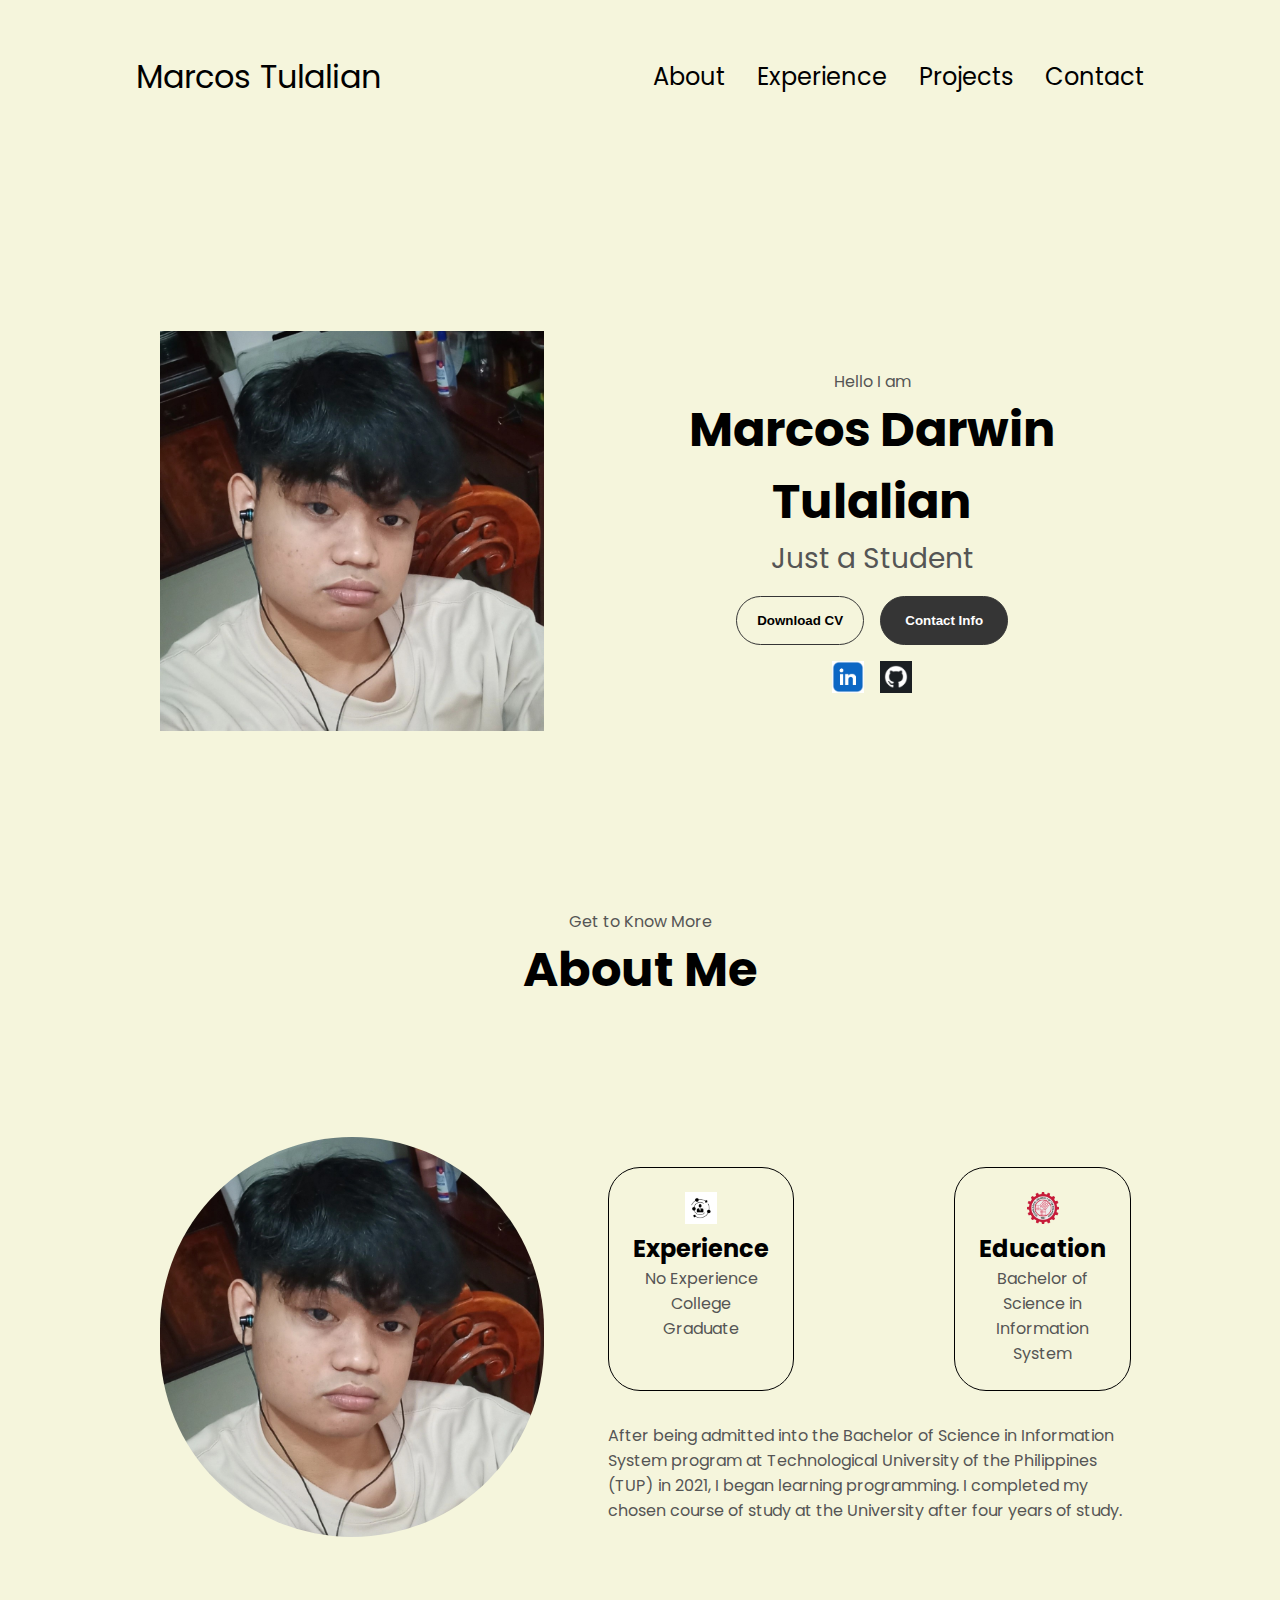
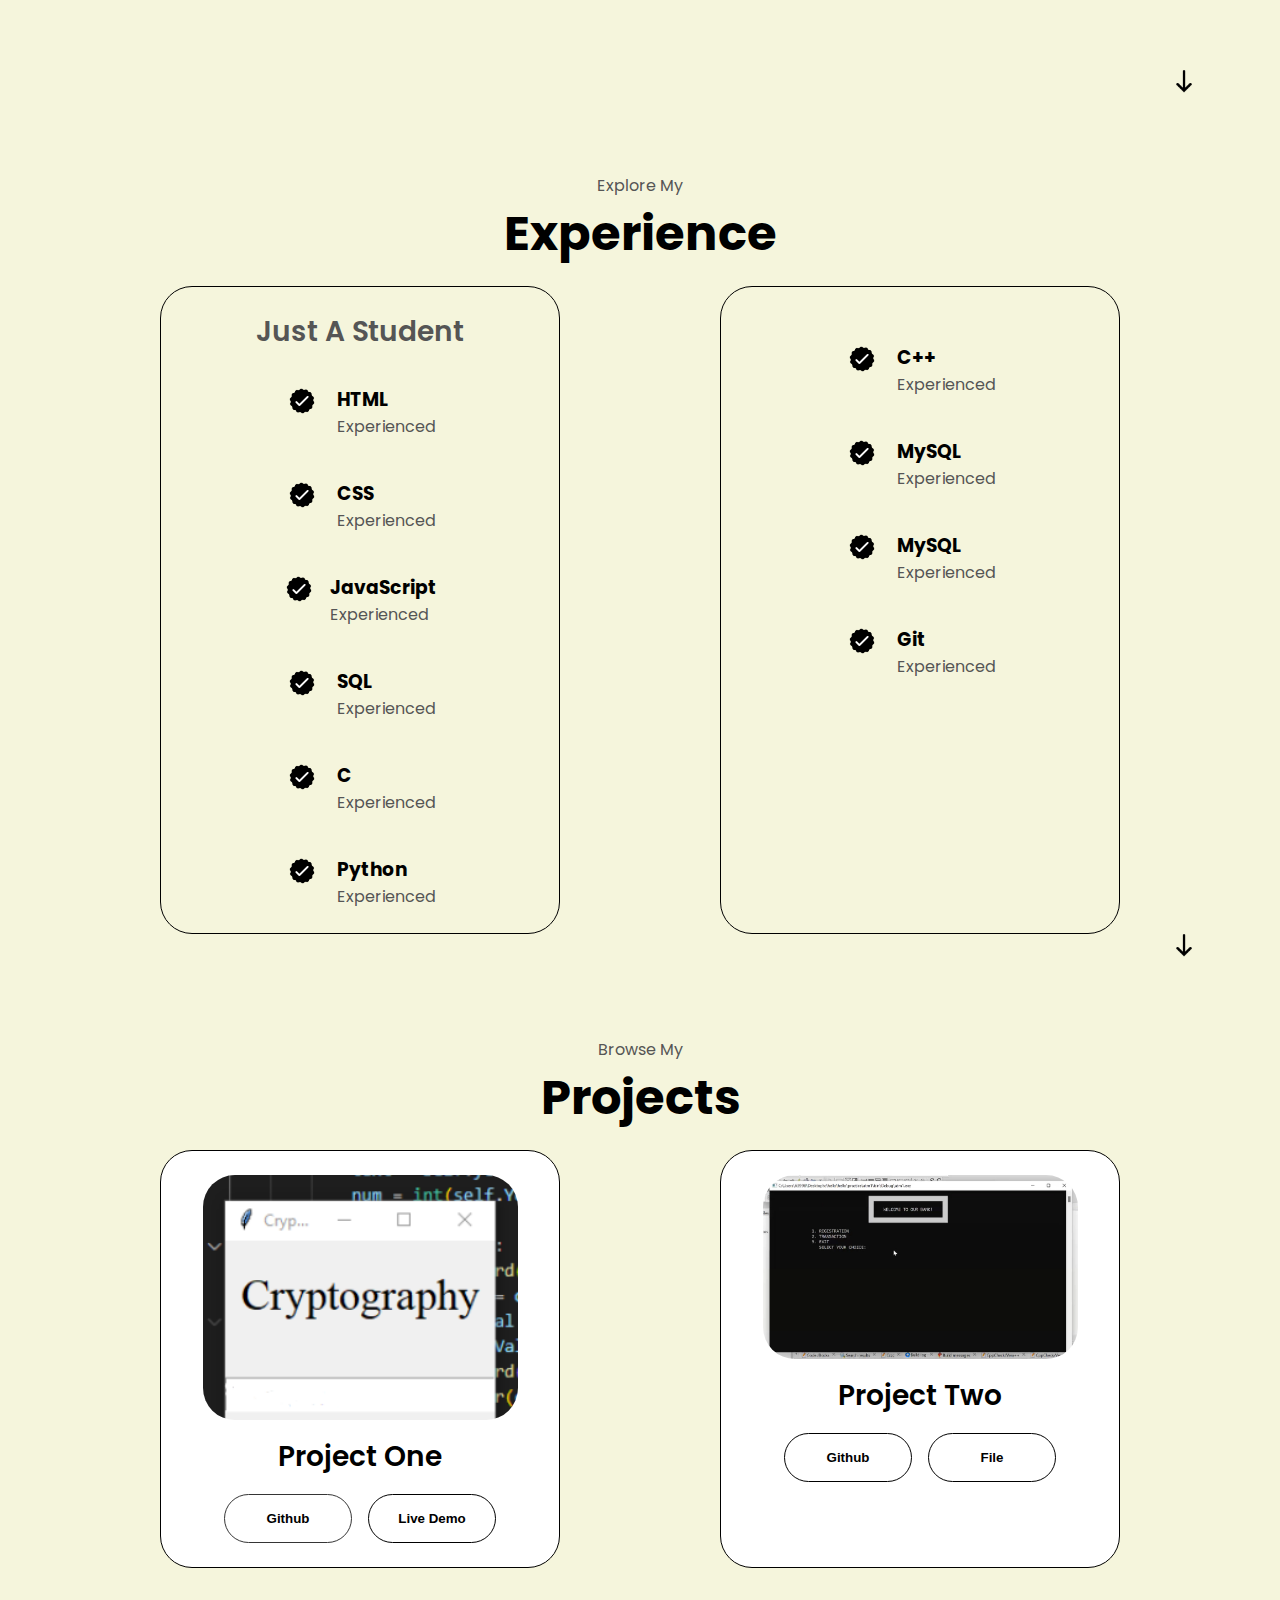
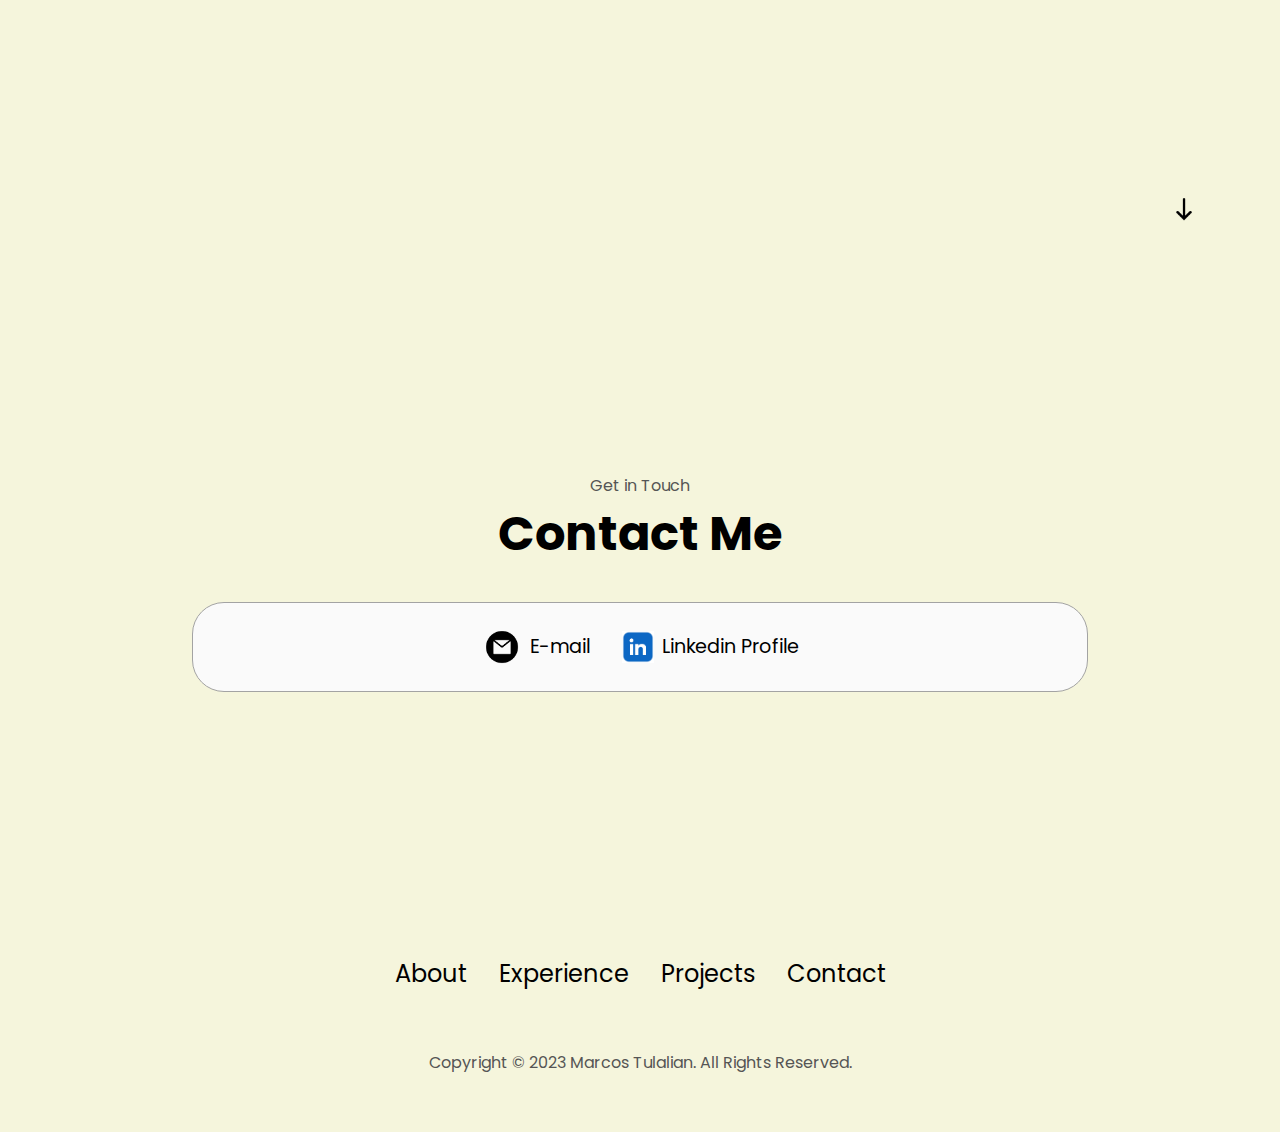
==== index.html @ a01879b5 "arrow" ====
<!DOCTYPE html>
<html lang="en">
  <head>
    <meta charset="UTF-8" />
    <meta name="viewport" content="width=device-width, initial-scale=1.0" />
    <title>Marcos Tulalian</title>
    <link rel="stylesheet" href="style.css" />
    <link rel="stylesheet" href="mediaqueries.css" />
  </head>
  <body>
    <nav id="desktop-nav">
      <div class="logo">Marcos Tulalian</div>
      <div>
        <ul class="nav-links">
          <li><a href="#about" onclick="toggleMenu()">About</a></li>
          <li><a href="#experience" onclick="toggleMenu()">Experience</a></li>
          <li><a href="#projects" onclick="toggleMenu()">Projects</a></li>
          <li><a href="#contact" onclick="toggleMenu()">Contact</a></li>
        </ul>
      </div>
    </nav>
    <nav id="hamburger-nav">
      <div class="logo">Marcos Tulalian</div>
      <div class="hamburger-menu">
        <div class="hamburger-icon" onclick="toggleMenu()">
          <span></span>
          <span></span>
          <span></span>
        </div>
        <div class="menu-links">
          <li><a href="#about" onclick="toggleMenu()">About</a></li>
          <li><a href="#experience" onclick="toggleMenu()">Experience</a></li>
          <li><a href="#projects" onclick="toggleMenu()">Projects</a></li>
          <li><a href="#contact" onclick="toggleMenu()">Contact</a></li>
        </div>
      </div>
    </nav>
    <section id="profile">
      <div class="section__pic-container">
        <img src="./asset/picture.jpg" alt="Profile Picture" />
      </div>
      <div class="section__text">
        <p class="section__text__p1">Hello I am</p>
        <h1 class="title">Marcos Darwin Tulalian</h1>
        <p class="section__text__p2">Just a Student</p>
        <div class="btn-container">
          <button
            class="btn btn-color-2"
            onclick="window.open('./asset/CVTulalian.pdf')"
          >
            Download CV
          </button>
          <button
            class="btn btn-color-1"
            onclick="location.href = './#contact'"
          >
            Contact Info
          </button>
        </div>
        <div id="socials-container">
          <img
            src="./asset/linkedinlogo.jpg" 
            alt="Profile Picture"
            class="icon"
            onclick="location.href='https://www.linkedin.com/in/marcos-tulalian-08405a292/'"
          />
          <img 
            src="./asset/githublogo.webp" 
            alt="Profile Picture"
            class="icon"
            onclick="location.href='https://github.com/marc00000s?tab=repositories'"
          />
        </div>
      </div>
    </section>
    <section id="about">
      <p class="section__text__p1">Get to Know More</p>
      <h1 class="title">About Me</h1>
      <div class="section-container">
        <div class="section__pic-container">
          <img
          src="./asset/picture.jpg"
          alt="About Picture"
          class="about-pic"
          />
        </div>
        <div class="about-details-container">
          <div class="about-containers">
            <div class="details-container">
              <img
              src="./asset/exp.webp"
              alt="Experience icon"
              class="icon"
            />
          <h2>Experience</h2>
          <p>No Experience <br />College Graduate</p>
        </div>
        <div class="details-container">
          <img 
            src="./asset/TUPlogo.png" 
            alt="TUP icon"
            class="icon"
         />
        <h2>Education</h2>
        <p>
          Bachelor of Science in Information System

        </p>
      </div>
    </div>
    <div class="text-container">
      <p>
        After being admitted into the Bachelor of Science in Information System 
        program at Technological University of the Philippines (TUP) in 2021, 
        I began learning programming. I completed my chosen course of study at the University 
        after four years of study.
      </p>
    </div>
  </div>
</div>
<img
  src="./asset/arrow.png"
  alt="Arrow icon"
  class="icon arrow"
  onclick="location.href='./#experience'"
/>
</section>
<section id="experience">
  <p class="section__text__p1">Explore My</p>
  <h1 class="title">Experience</h1>
  <div class="experience-details-container">
    <div class="about-containers">
      <div class="details-container">
        <h2 class="experience-sub-title">Just A Student</h2>
        <div class="article-container">
          <article>
            <img
              src="./asset/MicrosoftTeams-image (1).png"
              alt="Experience icon"
              class="icon"
            />
            <div>
              <h3>HTML</h3>
              <p>Experienced</p>
            </div>
          </article>
          <article>
            <img
              src="./asset/MicrosoftTeams-image (1).png"
              alt="Experience icon"
              class="icon"
            />
            <div>
              <h3>CSS</h3>
              <p>Experienced</p>
            </div>
          </article>
          <article>
            <img
              src="./asset/MicrosoftTeams-image (1).png"
              alt="Experience icon"
              class="icon"
            />
            <div>
              <h3>JavaScript</h3>
              <p>Experienced</p>
            </div>
          </article>
          <article>
            <img
              src="./asset/MicrosoftTeams-image (1).png"
              alt="Experience icon"
              class="icon"
            />
            <div>
              <h3>SQL</h3>
              <p>Experienced</p>
            </div>
          </article>
          <article>
            <img
              src="./asset/MicrosoftTeams-image (1).png"
              alt="Experience icon"
              class="icon"
            />
            <div>
              <h3>C</h3>
              <p>Experienced</p>
            </div>
          </article>
          <article>
            <img
              src="./asset/MicrosoftTeams-image (1).png"
              alt="Experience icon"
              class="icon"
            />
            <div>
              <h3>Python</h3>
              <p>Experienced</p>
            </div>
          </article>
        </div>
      </div>
      <div class="details-container">
        <h2 class="experience-sub-title"></h2>
        <div class="article-container">
          <article>
            <img
              src="./asset/MicrosoftTeams-image (1).png"
              alt="Experience icon"
              class="icon"
          />
          <div>
            <h3>C++</h3>
              <p>Experienced</p>
            </div>
          </article>
          <article>
            <img
              src="./asset/MicrosoftTeams-image (1).png"
              alt="Experience icon"
              class="icon"
          />
          <div>
            <h3>MySQL</h3>
              <p>Experienced</p>
            </div>
          </article>
          <article>
            <img
              src="./asset/MicrosoftTeams-image (1).png"
              alt="Experience icon"
              class="icon"
          />
          <div>
            <h3>MySQL</h3>
              <p>Experienced</p>
            </div>
          </article>
          <article>
            <img
              src="./asset/MicrosoftTeams-image (1).png"
              alt="Experience icon"
              class="icon"
          />
          <div>
            <h3>Git</h3>
            <p>Experienced</p>
          </div>
        </article>
      </div>
    </div>
  </div>
</div>
<img
  src="./asset/arrow.png"
  alt="Arrow icon"
  class="icon arrow"
  onclick="location.href='./#projects'"
/>
</section>
<section id="projects">     
  <p class="section__text__p1">Browse My</p>
  <h1 class="title">Projects</h1>
  <div class="experience-details-container">
    <div class="about-containers">
      <div class="details-container color-container">
        <div class="article-container">
          <img
          src="./asset/project 1.png"
          alt="Project 1"
          class="project-img"
        />
        </div>
        <h2 class="experience-sub-title project-title">Project One</h2>
        <div class="btn-container">
          <button
            class="btn btn-color-2 project btn"
            onclick="https://github.com/marc00000s/BSIS_REPOSITORY/tree/main"
          >
            Github
          </button>
          <button
            class="btn btn-color-2 project-btn"
            onclick="location.href='http://tup.edu.ph'"
          >
            Live Demo
          </button>
        </div>
      </div>
      <div class="details-container color-container">
        <div class="article-container">
          <img
            src="./asset/project 2.png"
            alt="Project 1"
            class="project-img"
          />
          </div>
          <h2 class="experience-sub-title project-title">Project Two</h2>
          <div class="btn-container">
            <button
            class="btn btn-color-2 project-btn"
            onclick="https://github.com/marc00000s/BSIS_REPOSITORY/tree/main"
          >
            Github
          </button>
          <button
            class="btn btn-color-2 project-btn"
            onclick="location.href='http://tup.edu.ph'"
          >
            File
          </button>
        </div>
      </div>
  <img
    src="./asset/arrow.png"
    alt="Arrow icon"
    class="icon arrow"
    onclick="location.href='./#contact'"
  />
</section>
<section id="contact">
  <p class="section__text__p1">Get in Touch</p>
  <h1 class="title">Contact Me</h1>
  <div class="contact-info-upper-container">
    <div class="contact-info-container">
      <img
        src="./asset/email.png"
        alt="Email icon"
        class="icon contact-icon email-icon"
      />
      <p><a href="mailto:marcosdarwin.tulalian@tup.edu.ph">E-mail</a></p>
    </div>
    <div class="contact-info-container">
      <img
        src="./asset/linkedinlogo.jpg"
        alt="Linkedin icon"
        class="icon contact-icon"
      />
      <p><a href="https://www.linkedin.com/in/marcos-tulalian-08405a292/">Linkedin Profile</a></p>
    </div>
  </div>
</section>
<footer>
  <nav>
    <div class="nav-links-container">
      <ul class="nav-links">
        <li><a href="#about" onclick="toggleMenu()">About</a></li>
        <li><a href="#experience" onclick="toggleMenu()">Experience</a></li>
        <li><a href="#projects" onclick="toggleMenu()">Projects</a></li>
        <li><a href="#contact" onclick="toggleMenu()">Contact</a></li>
      </ul>
    </div>
  </nav>
  <p>Copyright © 2023 Marcos Tulalian. All Rights Reserved.</p>
</footer>
<script src="script.js"></script>
</body>
</html>
---- style.css ----
/* Whole document */

@import url("https://fonts.googleapis.com/css2?family=Poppins:wght@300;500;600&display=swap");

* {
  margin: 0;
  padding: 0;
  /* border: 1px solid red; */
}

body {
  font-family: "Poppins", sans-serif;
  background-color: beige;
}

html {
  scroll-behavior: smooth;
}

p {
  color: rgb(85, 85, 85);
}

/* Transition */

a,
.btn {
  transition: all 300ms ease;
}

/* desktop-nav */

nav,
.nav-links {
  display: flex;
}

nav {
  justify-content: space-around;
  align-items: center;
  height: 17vh;
}

.nav-links {
  gap: 2rem;
  list-style: none;
  font-size: 1.5rem;
}

a {
  color: black;
  text-decoration: none;
  text-decoration-color: white;
}

a:hover {
  color: gray;
  text-decoration: underline;
  text-underline-offset: 1rem;
  text-decoration-color: rgb(181, 181, 181);
}

.logo {
  font-size: 2rem;
}

.logo:hover {
  cursor: default;
}

/* Hamburger Menu */

#hamburger-nav {
  display: none;
}

.hamburger-menu {
  position: relative;
  display: inline-block;
}

.hamburger-icon {
  display: flex;
  flex-direction: column;
  justify-content: space-between;
  height: 24px;
  width: 30px;
  cursor: pointer;
}

.hamburger-icon span {
  width: 100%;
  height: 2px;
  background-color: black;
  transition: all 0.3 ease-in-out;
}

.menu-links {
  position: absolute;
  top: 100%;
  right: 0;
  background-color: white;
  width: fit-content;
  max-height: 0;
  overflow: hidden;
  transition: all 0.3 ease-in-out;
}

.menu-links a {
  display: block;
  padding: 10px;
  text-align: center;
  font-size: 1.5rem;
  color: black;
  text-decoration: none;
  transition: all 0.3 ease-in-out;
}

.menu-links li {
  list-style: none;
}

.menu-links.open {
  max-height: 300px;
}

.hamburger-icon.open span:first-child {
  transform: rotate(45deg) translate(10px, 5px);
}

.hamburger-icon.open span:nth-child(2) {
  opacity: 0;
}

.hamburger-icon.open span:last-child {
  transform: rotate(-45deg) translate(10px, -5px);
}

.hamburger-icon span:first-child {
  transform: none;
}

.hamburger-icon span:first-child {
  opacity: 1;
}

.hamburger-icon span:first-child {
  transform: none;
}

/* Sections */

section {
  padding-top: 4vh;
  height: 96vh;
  margin: 0 10rem;
  box-sizing: border-box;
  min-height: fit-content;
}

.section-container {
  display: flex;
}

/* Profile Section */

#profile {
  display: flex;
  justify-content: center;
  gap: 5rem;
  height: 80vh;
}

.section__pic-container {
  display: flex;
  height: 400px;
  width: 400px;
  margin: auto 0;
}

.section__text {
  align-self: center;
  text-align: center;
}

.section__text_p {
  font-weight: 600;
}

.section__text__p1 {
  text-align: center;
}

.section__text__p2 {
  font-size: 1.75rem;
  margin-bottom: 1rem;
}

.title {
  font-size: 3rem;
  text-align: center;
}

#socials-container {
  display: flex;
  justify-content: center;
  margin-top: 1rem;
  gap: 1rem;
}

/* Icons */

.icon {
  cursor: pointer;
  height: 2rem;
}

/* Buttons */

.btn-container {
  display: flex;
  justify-content: center;
  gap: 1rem;
}

.btn {
  font-weight: 600;
  transition: all 300ms ease;
  padding: 1rem;
  width: 8rem;
  border-radius: 2rem;
}

.btn-color-1,
.btn-color-2 {
  border: rgb(53, 53, 53) 0.1rem solid;
}

.btn-color-1:hover,
.btn-color-2:hover {
  cursor: pointer;
}

.btn-color-1,
.btn-color-2:hover {
  background: rgb(53, 53, 53);
  color: white;
}

.btn-color-1:hover {
  background: rgb(0, 0, 0);
}

.btn-color-2 {
  background: none;
}

.btn-color-2:hover {
  border: rgb(255, 255, 255) 0.1rem solid;
}

.btn-container {
  gap: 1rem;
}
/*About Section*/

#about {
  position: relative;
}

.about-containers {
  gap: 10rem;
  margin-bottom: 2rem;
  margin-top: 1rem;
}

.about-details-container{
  justify-content: center;
  flex-direction: column;
}

.about-containers,
.about-details-container{
  display: flex;
}

.about-pic {
  border-radius: 20rem;
}

.details-container {
  padding: 1.5rem;
  flex: 1;
  background: beige;
  border-radius: 2rem;
  border: rgb(55,55,55).1rem solid;
  border-color: rgb(0, 0, 0);
  text-align: center;
}

.section-container {
  gap: 4rem;
  height: 80%;
}

.section__pic-container {
  height: 400px;
  width: 400px;
  margin: auto 0;
}

.arrow {
  position: absolute;
  right: -5rem;
  bottom: 2.5rem;
}

/*Experience*/

#experience {
  position: relative;
}

.experience-sub-title {
  color: rgb(85, 85, 85);
  font-weight: 600;
  font-size: 1.75rem;
  margin-bottom: 2rem;
}

.experience-details-container {
  display: flex;
  justify-content: center;
  flex-direction: column;
}

.article-container { /**/
  display: flex;
  text-align: initial;
  flex-wrap: wrap;
  flex-direction: row;
  gap: 2.5rem;
  justify-content: space-around;
}

article {
  display: flex;
  width: 10rem;
  justify-content: space-around;
  gap: 0.5rem;
}

article .icon {
  cursor: default;
}

#projects {
  position: relative;
}

.color-container {
  border-color: rgb(0, 0, 0);
  background: rgb(255, 255, 255);
}

.project-img {
  border-radius: 2rem;
  width: 90%;
  height: 90%;
}

.project-title {
  margin: 1rem;
  color: black;
}

.project-btn {
  color: black;
  border-color: rgb(0, 0, 0);
}

/*Contact Section*/

#contact {
  display: flex;
  justify-content: center;
  flex-direction: column;
  height: 70vh;
}

.contact-info-upper-container {
  display: flex;
  justify-content: center;
  border-radius: 2rem;
  border: rgb(163,163,163) .1rem solid;
  border-color: rgb(163,163,163);
  background: rgb(250,250,250);
  margin: 2rem;
  padding: 0.5rem;
}

.contact-info-container {
  display: flex;
  align-items: center;
  justify-content: center;
  gap: .5rem;
  margin: 1rem;
}

.contact-icon {
  cursor: default;
}

.contact-info-container {
  font-size: larger;
}

.email-icon {
  height: 2.5rem;
}

/*Footer Selection*/

footer {
  height: 26vh;
  margin: .1rem;
}

footer p {
  text-align: center;
}
---- mediaqueries.css ----
@media screen and (max-width: 1200px) {
  #profile {
    height: 83vh;
    margin-bottom: 6rem;
  }
  .about-containers {
    flex-wrap: wrap;
  }
}

@media screen and (max-width: 1200px) {
  #desktop-nav {
    display: none;
  }
  
  #hamburger-nav {
    display: flex;
  }

  #experience,
  .experience-details-container {
    margin-top: 2rem;
  }

  #profile
  .section-container {
    height: fit-content;
  }

  .arrow {
    display: none;
  }

  section,
  .section-container {
    height: fit-content;
  }

  section {
    margin: 06%;
  }
  
  .section__pic-container {
    width: 275px;
    height: 275px;
    margin: 0 auto 2rem;
  }

  .about-containers {
    margin-top: 0;
  }
}

@media screen and (max-width: 600px) {
  #contact,
  footer {
    height: 40vh;
  }

  #profile {
    height: 83vh;
    margin-bottom: 0;
  }

  article {
    font-size: 1rem;
  }

  footer nav {
    font-size: 1rem;
    margin-bottom: 2rem;
  }

  .about-containers,
  .contact-info-upper-container,
  .btn-containers {
    flex-wrap: wrap;
  }

  .contact-info-container {
    margin: 0;
  }

  .contact-info-container p,
  .nav-links li a {
    font-size: 1rem;
  }

  .experience-sub-title {
    font-size: 1.25rem;
  }

  .logo {
    font-size: 1.5rem;
  }

  .nav-links {
    flex-direction: column;
    gap: .5rem;
    text-align: center;
  }

  .section__pic-container {
    width: auto;
    height: 46vw;
    justify-content: center;
  }

  .section__text__p2 {
    font-size: 1.25rem;
  }

  .title {
    font-size: 2rem;
  }

  .text-container {
    text-align: justify;
  }
}
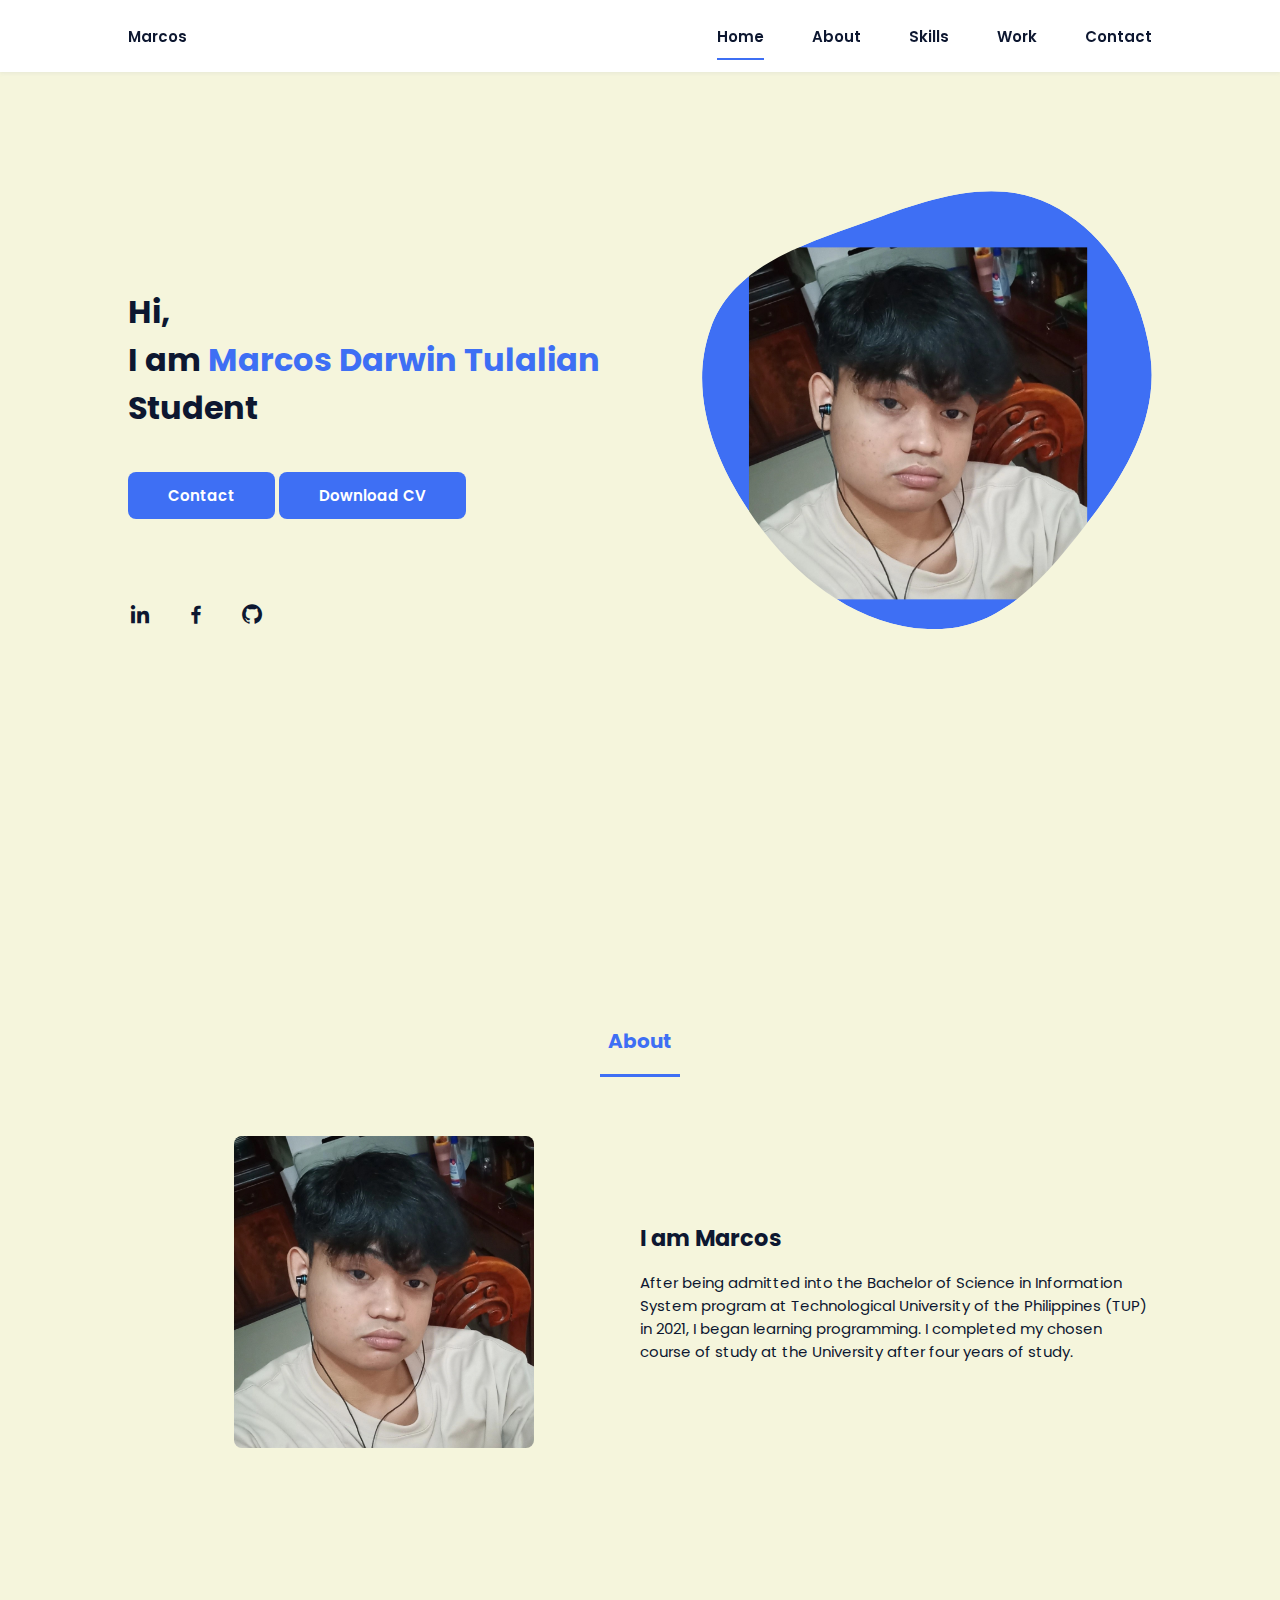
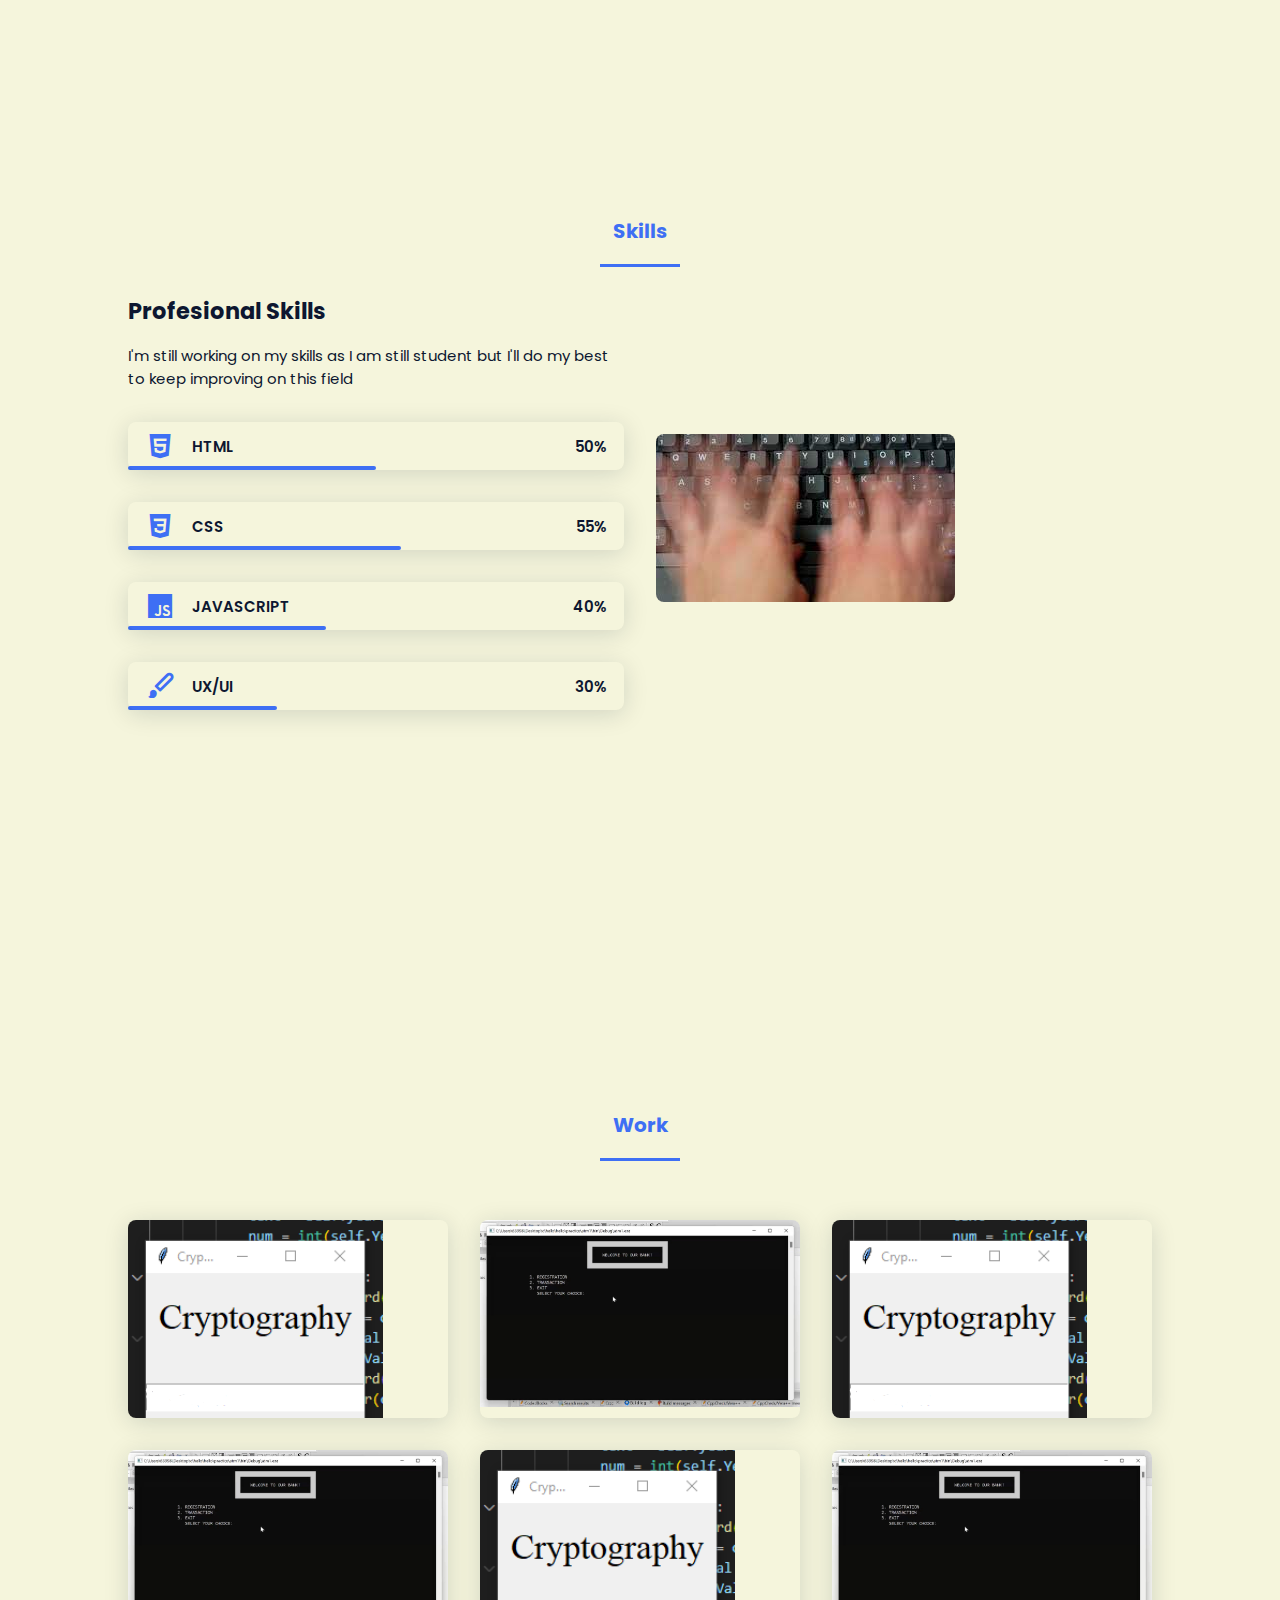
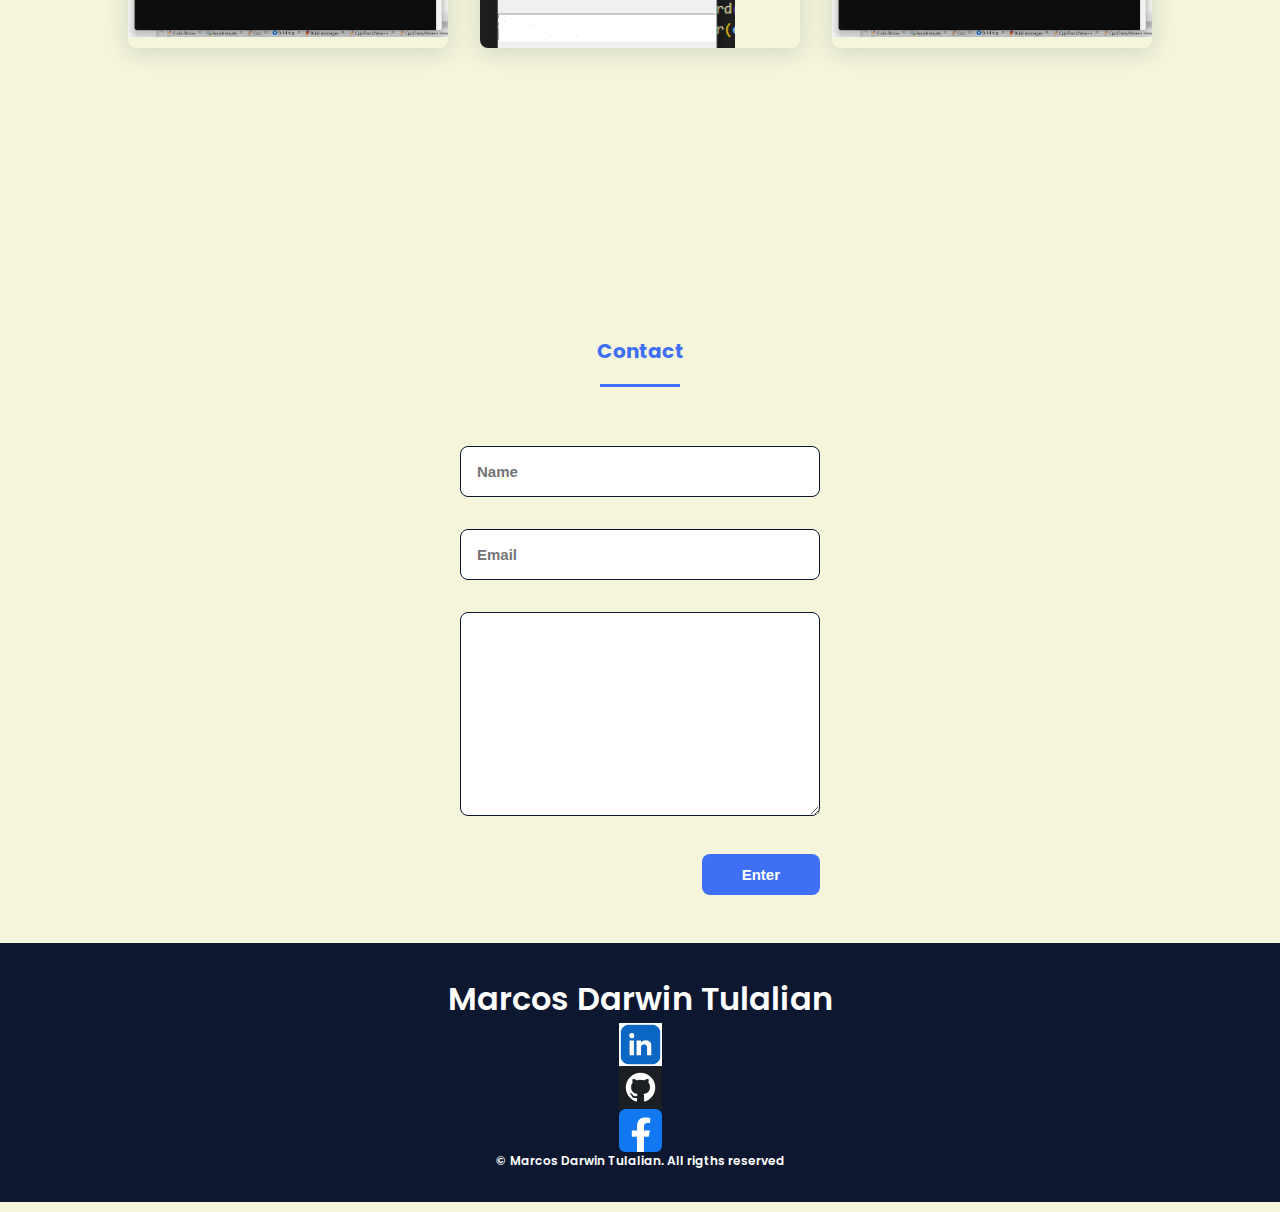
==== commit 9f667019: "i changed everythingg" ====
--- a/index.html
+++ b/index.html
@@ -1,359 +1,211 @@
 <!DOCTYPE html>
 <html lang="en">
-  <head>
-    <meta charset="UTF-8" />
-    <meta name="viewport" content="width=device-width, initial-scale=1.0" />
-    <title>Marcos Tulalian</title>
-    <link rel="stylesheet" href="style.css" />
-    <link rel="stylesheet" href="mediaqueries.css" />
-  </head>
-  <body>
-    <nav id="desktop-nav">
-      <div class="logo">Marcos Tulalian</div>
-      <div>
-        <ul class="nav-links">
-          <li><a href="#about" onclick="toggleMenu()">About</a></li>
-          <li><a href="#experience" onclick="toggleMenu()">Experience</a></li>
-          <li><a href="#projects" onclick="toggleMenu()">Projects</a></li>
-          <li><a href="#contact" onclick="toggleMenu()">Contact</a></li>
-        </ul>
-      </div>
-    </nav>
-    <nav id="hamburger-nav">
-      <div class="logo">Marcos Tulalian</div>
-      <div class="hamburger-menu">
-        <div class="hamburger-icon" onclick="toggleMenu()">
-          <span></span>
-          <span></span>
-          <span></span>
-        </div>
-        <div class="menu-links">
-          <li><a href="#about" onclick="toggleMenu()">About</a></li>
-          <li><a href="#experience" onclick="toggleMenu()">Experience</a></li>
-          <li><a href="#projects" onclick="toggleMenu()">Projects</a></li>
-          <li><a href="#contact" onclick="toggleMenu()">Contact</a></li>
-        </div>
-      </div>
-    </nav>
-    <section id="profile">
-      <div class="section__pic-container">
-        <img src="./asset/picture.jpg" alt="Profile Picture" />
-      </div>
-      <div class="section__text">
-        <p class="section__text__p1">Hello I am</p>
-        <h1 class="title">Marcos Darwin Tulalian</h1>
-        <p class="section__text__p2">Just a Student</p>
-        <div class="btn-container">
-          <button
-            class="btn btn-color-2"
-            onclick="window.open('./asset/CVTulalian.pdf')"
-          >
-            Download CV
-          </button>
-          <button
-            class="btn btn-color-1"
-            onclick="location.href = './#contact'"
-          >
-            Contact Info
-          </button>
-        </div>
-        <div id="socials-container">
-          <img
-            src="./asset/linkedinlogo.jpg" 
-            alt="Profile Picture"
-            class="icon"
-            onclick="location.href='https://www.linkedin.com/in/marcos-tulalian-08405a292/'"
-          />
-          <img 
-            src="./asset/githublogo.webp" 
-            alt="Profile Picture"
-            class="icon"
-            onclick="location.href='https://github.com/marc00000s?tab=repositories'"
-          />
-        </div>
-      </div>
-    </section>
-    <section id="about">
-      <p class="section__text__p1">Get to Know More</p>
-      <h1 class="title">About Me</h1>
-      <div class="section-container">
-        <div class="section__pic-container">
-          <img
-          src="./asset/picture.jpg"
-          alt="About Picture"
-          class="about-pic"
-          />
-        </div>
-        <div class="about-details-container">
-          <div class="about-containers">
-            <div class="details-container">
+    <head>
+        <meta charset="UTF-8">
+        <meta name="viewport" content="width=device-width, initial-scale=1.0">
+
+        <link rel="stylesheet" href="./style.css">
+        <link rel="stylesheet" href="./mediaqueries.css" />
+
+        <link href='https://cdn.jsdelivr.net/npm/boxicons@2.0.5/css/boxicons.min.css' rel='stylesheet'>
+
+        <title>Portfolio</title>
+    </head>
+    <body>
+        <header class="l-header">
+            <nav class="nav bd-grid">
+                <div>
+                    <a href="#" class="nav__logo">Marcos</a>
+                </div>
+
+                <div class="nav__menu" id="nav-menu">
+                    <ul class="nav__list">
+                        <li class="nav__item"><a href="#home" class="nav__link active">Home</a></li>
+                        <li class="nav__item"><a href="#about" class="nav__link">About</a></li>
+                        <li class="nav__item"><a href="#skills" class="nav__link">Skills</a></li>
+                        <li class="nav__item"><a href="#work" class="nav__link">Work</a></li>
+                        <li class="nav__item"><a href="#contact" class="nav__link">Contact</a></li>
+                    </ul>
+                </div>
+
+                <div class="nav__toggle" id="nav-toggle">
+                    <i class='bx bx-menu'></i>
+                </div>
+            </nav>
+        </header>
+
+        <main class="l-main">
+            <section class="home bd-grid" id="home">
+                <div class="home__data">
+                    <h1 class="home__title">Hi,<br>I am <span class="home__title-color">Marcos Darwin Tulalian</span><br> Student</h1>
+
+                    <a href="#contact" class="button">Contact</a>
+                    <a href="./asset/CVTulalian.pdf" class="button">Download CV</a>
+                </div>
+
+                <div class="home__social">
+                    <a href="https://www.linkedin.com/in/marcos-tulalian-08405a292/" class="home__social-icon"><i class='bx bxl-linkedin'></i></a>
+                    <a href="https://www.facebook.com/tulalianmarcos" class="home__social-icon"><i class='bx bxl-facebook' ></i></a>
+                    <a href="https://github.com/marc00000s?tab=repositories" class="home__social-icon"><i class='bx bxl-github' ></i></a>
+                </div>
+
+                <div class="home__img">
+                    <svg class="home__blob" viewBox="0 0 479 467" xmlns="http://www.w3.org/2000/svg" xmlns:xlink="http://www.w3.org/1999/xlink">
+                        <mask id="mask0" mask-type="alpha">
+                            <path d="M9.19024 145.964C34.0253 76.5814 114.865 54.7299 184.111 29.4823C245.804 6.98884 311.86 -14.9503 370.735 14.143C431.207 44.026 467.948 107.508 477.191 174.311C485.897 237.229 454.931 294.377 416.506 344.954C373.74 401.245 326.068 462.801 255.442 466.189C179.416 469.835 111.552 422.137 65.1576 361.805C17.4835 299.81 -17.1617 219.583 9.19024 145.964Z"/>
+                        </mask>
+                        <g mask="url(#mask0)">
+                            <path d="M9.19024 145.964C34.0253 76.5814 114.865 54.7299 184.111 29.4823C245.804 6.98884 311.86 -14.9503 370.735 14.143C431.207 44.026 467.948 107.508 477.191 174.311C485.897 237.229 454.931 294.377 416.506 344.954C373.74 401.245 326.068 462.801 255.442 466.189C179.416 469.835 111.552 422.137 65.1576 361.805C17.4835 299.81 -17.1617 219.583 9.19024 145.964Z"/>
+                            <image class="home__blob-img" x="50" y="60" href="./asset/picture.jpg"/>
+                        </g>
+                    </svg>
+                </div>
+            </section>
+
+            <section class="about section " id="about">
+                <h2 class="section-title">About</h2>
+
+                <div class="about__container bd-grid">
+                    <div class="about__img">
+                        <img src="./asset/picture.jpg" alt="">
+                    </div>
+                    
+                    <div>
+                        <h2 class="about__subtitle">I am Marcos</h2>
+                        <p class="about__text">After being admitted into the Bachelor of Science in Information System 
+                            program at Technological University of the Philippines (TUP) in 2021, 
+                            I began learning programming. I completed my chosen course of study at the University 
+                            after four years of study.</p>           
+                    </div>                                   
+                </div>
+            </section>
+
+            <section class="skills section" id="skills">
+                <h2 class="section-title">Skills</h2>
+
+                <div class="skills__container bd-grid">          
+                    <div>
+                        <h2 class="skills__subtitle">Profesional Skills</h2>
+                        <p class="skills__text">I'm still working on my skills as I am still student but I'll do my best to keep improving on this field</p>
+                        <div class="skills__data">
+                            <div class="skills__names">
+                                <i class='bx bxl-html5 skills__icon'></i>
+                                <span class="skills__name">HTML</span>
+                            </div>
+                            <div class="skills__bar skills__html">
+
+                            </div>
+                            <div>
+                                <span class="skills__percentage">50%</span>
+                            </div>
+                        </div>
+                        <div class="skills__data">
+                            <div class="skills__names">
+                                <i class='bx bxl-css3 skills__icon'></i>
+                                <span class="skills__name">CSS</span>
+                            </div>
+                            <div class="skills__bar skills__css">
+                                
+                            </div>
+                            <div>
+                                <span class="skills__percentage">55%</span>
+                            </div>
+                        </div>
+                        <div class="skills__data">
+                            <div class="skills__names">
+                                <i class='bx bxl-javascript skills__icon' ></i>
+                                <span class="skills__name">JAVASCRIPT</span>
+                            </div>
+                            <div class="skills__bar skills__js">
+                                
+                            </div>
+                            <div>
+                                <span class="skills__percentage">40%</span>
+                            </div>
+                        </div>
+                        <div class="skills__data">
+                            <div class="skills__names">
+                                <i class='bx bxs-paint skills__icon'></i>
+                                <span class="skills__name">UX/UI</span>
+                            </div>
+                            <div class="skills__bar skills__ux">
+                                
+                            </div>
+                            <div>
+                                <span class="skills__percentage">30%</span>
+                            </div>
+                        </div>
+                    </div>
+                    
+                    <div>              
+                        <img src="./asset/typingmaster.jpg" alt="" class="skills__img">
+                    </div>
+                </div>
+            </section>
+
+            <section class="work section" id="work">
+                <h2 class="section-title">Work</h2>
+
+                <div class="work__container bd-grid">
+                    <a href="" class="work__img">
+                        <img src="./asset/project 1.png" alt="">
+                    </a>
+                    <a href="" class="work__img">
+                      <img src="./asset/project 2.png" alt="">
+                    </a>
+                    <a href="" class="work__img">
+                      <img src="./asset/project 1.png" alt="">
+                    </a>
+                    <a href="" class="work__img">
+                      <img src="./asset/project 2.png" alt="">
+                    </a>
+                    <a href="" class="work__img">
+                      <img src="./asset/project 1.png" alt="">
+                    </a>
+                    <a href="" class="work__img">
+                      <img src="./asset/project 2.png" alt="">
+                    </a>
+                </div>
+            </section>
+
+            <section class="contact section" id="contact">
+                <h2 class="section-title">Contact</h2>
+
+                <div class="contact__container bd-grid">
+                    <form action="" class="contact__form">
+                        <input type="text" placeholder="Name" class="contact__input">
+                        <input type="mail" placeholder="Email" class="contact__input">
+                        <textarea name="" id="" cols="0" rows="10" class="contact__input"></textarea>
+                        <input type="button" value="Enter" class="contact__button button">
+                    </form>
+                </div>
+            </section>
+        </main>
+
+        <footer class="footer">
+            <p class="footer__title">Marcos Darwin Tulalian</p>
+            <div class="footer__social">
               <img
-              src="./asset/exp.webp"
-              alt="Experience icon"
+              src="./asset/linkedinlogo.jpg"
+              alt="Linkedin"
               class="icon"
+              onclick="location.href='https://www.linkedin.com/in/marcos-tulalian-08405a292/'"
             />
-          <h2>Experience</h2>
-          <p>No Experience <br />College Graduate</p>
-        </div>
-        <div class="details-container">
-          <img 
-            src="./asset/TUPlogo.png" 
-            alt="TUP icon"
-            class="icon"
-         />
-        <h2>Education</h2>
-        <p>
-          Bachelor of Science in Information System
-
-        </p>
-      </div>
-    </div>
-    <div class="text-container">
-      <p>
-        After being admitted into the Bachelor of Science in Information System 
-        program at Technological University of the Philippines (TUP) in 2021, 
-        I began learning programming. I completed my chosen course of study at the University 
-        after four years of study.
-      </p>
-    </div>
-  </div>
-</div>
-<img
-  src="./asset/arrow.png"
-  alt="Arrow icon"
-  class="icon arrow"
-  onclick="location.href='./#experience'"
-/>
-</section>
-<section id="experience">
-  <p class="section__text__p1">Explore My</p>
-  <h1 class="title">Experience</h1>
-  <div class="experience-details-container">
-    <div class="about-containers">
-      <div class="details-container">
-        <h2 class="experience-sub-title">Just A Student</h2>
-        <div class="article-container">
-          <article>
-            <img
-              src="./asset/MicrosoftTeams-image (1).png"
-              alt="Experience icon"
+              <img
+              src="./asset/githublogo.webp"
+              alt="Github"
               class="icon"
+              onclick="location.href='https://github.com/marc00000s?tab=repositories'"
             />
-            <div>
-              <h3>HTML</h3>
-              <p>Experienced</p>
+              <img
+              src="./asset/facebooklogo.png"
+              alt="Facebook"
+              class="icon"
+              onclick="location.href='https://www.facebook.com/tulalianmarcos'"
+        />
             </div>
-          </article>
-          <article>
-            <img
-              src="./asset/MicrosoftTeams-image (1).png"
-              alt="Experience icon"
-              class="icon"
-            />
-            <div>
-              <h3>CSS</h3>
-              <p>Experienced</p>
-            </div>
-          </article>
-          <article>
-            <img
-              src="./asset/MicrosoftTeams-image (1).png"
-              alt="Experience icon"
-              class="icon"
-            />
-            <div>
-              <h3>JavaScript</h3>
-              <p>Experienced</p>
-            </div>
-          </article>
-          <article>
-            <img
-              src="./asset/MicrosoftTeams-image (1).png"
-              alt="Experience icon"
-              class="icon"
-            />
-            <div>
-              <h3>SQL</h3>
-              <p>Experienced</p>
-            </div>
-          </article>
-          <article>
-            <img
-              src="./asset/MicrosoftTeams-image (1).png"
-              alt="Experience icon"
-              class="icon"
-            />
-            <div>
-              <h3>C</h3>
-              <p>Experienced</p>
-            </div>
-          </article>
-          <article>
-            <img
-              src="./asset/MicrosoftTeams-image (1).png"
-              alt="Experience icon"
-              class="icon"
-            />
-            <div>
-              <h3>Python</h3>
-              <p>Experienced</p>
-            </div>
-          </article>
-        </div>
-      </div>
-      <div class="details-container">
-        <h2 class="experience-sub-title"></h2>
-        <div class="article-container">
-          <article>
-            <img
-              src="./asset/MicrosoftTeams-image (1).png"
-              alt="Experience icon"
-              class="icon"
-          />
-          <div>
-            <h3>C++</h3>
-              <p>Experienced</p>
-            </div>
-          </article>
-          <article>
-            <img
-              src="./asset/MicrosoftTeams-image (1).png"
-              alt="Experience icon"
-              class="icon"
-          />
-          <div>
-            <h3>MySQL</h3>
-              <p>Experienced</p>
-            </div>
-          </article>
-          <article>
-            <img
-              src="./asset/MicrosoftTeams-image (1).png"
-              alt="Experience icon"
-              class="icon"
-          />
-          <div>
-            <h3>MySQL</h3>
-              <p>Experienced</p>
-            </div>
-          </article>
-          <article>
-            <img
-              src="./asset/MicrosoftTeams-image (1).png"
-              alt="Experience icon"
-              class="icon"
-          />
-          <div>
-            <h3>Git</h3>
-            <p>Experienced</p>
-          </div>
-        </article>
-      </div>
-    </div>
-  </div>
-</div>
-<img
-  src="./asset/arrow.png"
-  alt="Arrow icon"
-  class="icon arrow"
-  onclick="location.href='./#projects'"
-/>
-</section>
-<section id="projects">     
-  <p class="section__text__p1">Browse My</p>
-  <h1 class="title">Projects</h1>
-  <div class="experience-details-container">
-    <div class="about-containers">
-      <div class="details-container color-container">
-        <div class="article-container">
-          <img
-          src="./asset/project 1.png"
-          alt="Project 1"
-          class="project-img"
-        />
-        </div>
-        <h2 class="experience-sub-title project-title">Project One</h2>
-        <div class="btn-container">
-          <button
-            class="btn btn-color-2 project btn"
-            onclick="https://github.com/marc00000s/BSIS_REPOSITORY/tree/main"
-          >
-            Github
-          </button>
-          <button
-            class="btn btn-color-2 project-btn"
-            onclick="location.href='http://tup.edu.ph'"
-          >
-            Live Demo
-          </button>
-        </div>
-      </div>
-      <div class="details-container color-container">
-        <div class="article-container">
-          <img
-            src="./asset/project 2.png"
-            alt="Project 1"
-            class="project-img"
-          />
-          </div>
-          <h2 class="experience-sub-title project-title">Project Two</h2>
-          <div class="btn-container">
-            <button
-            class="btn btn-color-2 project-btn"
-            onclick="https://github.com/marc00000s/BSIS_REPOSITORY/tree/main"
-          >
-            Github
-          </button>
-          <button
-            class="btn btn-color-2 project-btn"
-            onclick="location.href='http://tup.edu.ph'"
-          >
-            File
-          </button>
-        </div>
-      </div>
-  <img
-    src="./asset/arrow.png"
-    alt="Arrow icon"
-    class="icon arrow"
-    onclick="location.href='./#contact'"
-  />
-</section>
-<section id="contact">
-  <p class="section__text__p1">Get in Touch</p>
-  <h1 class="title">Contact Me</h1>
-  <div class="contact-info-upper-container">
-    <div class="contact-info-container">
-      <img
-        src="./asset/email.png"
-        alt="Email icon"
-        class="icon contact-icon email-icon"
-      />
-      <p><a href="mailto:marcosdarwin.tulalian@tup.edu.ph">E-mail</a></p>
-    </div>
-    <div class="contact-info-container">
-      <img
-        src="./asset/linkedinlogo.jpg"
-        alt="Linkedin icon"
-        class="icon contact-icon"
-      />
-      <p><a href="https://www.linkedin.com/in/marcos-tulalian-08405a292/">Linkedin Profile</a></p>
-    </div>
-  </div>
-</section>
-<footer>
-  <nav>
-    <div class="nav-links-container">
-      <ul class="nav-links">
-        <li><a href="#about" onclick="toggleMenu()">About</a></li>
-        <li><a href="#experience" onclick="toggleMenu()">Experience</a></li>
-        <li><a href="#projects" onclick="toggleMenu()">Projects</a></li>
-        <li><a href="#contact" onclick="toggleMenu()">Contact</a></li>
-      </ul>
-    </div>
-  </nav>
-  <p>Copyright © 2023 Marcos Tulalian. All Rights Reserved.</p>
-</footer>
-<script src="script.js"></script>
-</body>
+            <p class="footer__copy">&#169; Marcos Darwin Tulalian. All rigths reserved</p>
+        </footer>
+        <script src="./script.js"></script>
+    </body>
 </html>--- a/style.css
+++ b/style.css
@@ -1,431 +1,387 @@
-/* Whole document */
-
-@import url("https://fonts.googleapis.com/css2?family=Poppins:wght@300;500;600&display=swap");
-
-* {
+
+@import url("https://fonts.googleapis.com/css2?family=Poppins:wght@400;600;700&display=swap");
+
+:root {
+  --header-height: 3rem;
+  --font-semi: 600;
+  --hue-color: 224;
+  --first-color: hsl(var(--hue-color), 89%, 60%);
+  --second-color: hsl(var(--hue-color), 56%, 12%);
+  --body-font: 'Poppins', sans-serif;
+  --big-font-size: 2rem;
+  --h2-font-size: 1.25rem;
+  --normal-font-size: .938rem;
+  --smaller-font-size: .75rem;
+ 
+  --mb-2: 1rem;
+  --mb-4: 2rem;
+  --mb-5: 2.5rem;
+  --mb-6: 3rem;
+
+  --z-back: -10;
+  --z-fixed: 100;
+}
+
+*, ::before, ::after {
+  box-sizing: border-box;
+}
+
+html {
+  scroll-behavior: smooth;
+}
+
+body {
+  margin: var(--header-height) 0 0 0;
+  font-family: var(--body-font);
+  font-size: var(--normal-font-size);
+  color: var(--second-color);
+  background-color: beige;
+}
+
+h1, h2, p {
+  margin: 0;
+}
+
+ul {
   margin: 0;
   padding: 0;
-  /* border: 1px solid red; */
-}
-
-body {
-  font-family: "Poppins", sans-serif;
-  background-color: beige;
-}
-
-html {
-  scroll-behavior: smooth;
-}
-
-p {
-  color: rgb(85, 85, 85);
-}
-
-/* Transition */
-
-a,
-.btn {
-  transition: all 300ms ease;
-}
-
-/* desktop-nav */
-
-nav,
-.nav-links {
+  list-style: none;
+}
+
+a {
+  text-decoration: none;
+}
+
+img {
+  max-width: 100%;
+  height: auto;
+  display: block;
+}
+
+.section-title {
+  position: relative;
+  font-size: var(--h2-font-size);
+  color: var(--first-color);
+  margin-top: var(--mb-2);
+  margin-bottom: var(--mb-4);
+  text-align: center;
+}
+
+.section-title::after {
+  position: absolute;
+  content: '';
+  width: 64px;
+  height: 0.18rem;
+  left: 0;
+  right: 0;
+  margin: auto;
+  top: 2rem;
+  background-color: var(--first-color);
+}
+
+.section {
+  padding-top: 3rem;
+  padding-bottom: 2rem;
+}
+
+.bd-grid {
+  max-width: 1024px;
+  display: grid;
+  margin-left: var(--mb-2);
+  margin-right: var(--mb-2);
+}
+
+.l-header {
+  width: 100%;
+  position: fixed;
+  top: 0;
+  left: 0;
+  z-index: var(--z-fixed);
+  background-color: #fff;
+  box-shadow: 0 1px 4px rgba(146, 161, 176, 0.15);
+}
+
+.nav {
+  height: var(--header-height);
   display: flex;
-}
-
-nav {
-  justify-content: space-around;
+  justify-content: space-between;
   align-items: center;
-  height: 17vh;
-}
-
-.nav-links {
-  gap: 2rem;
-  list-style: none;
+  font-weight: var(--font-semi);
+}
+
+.nav__item {
+  margin-bottom: var(--mb-4);
+}
+
+.nav__link {
+  position: relative;
+  color: #fff;
+}
+
+.nav__link:hover {
+  position: relative;
+}
+
+.nav__link:hover::after {
+  position: absolute;
+  content: '';
+  width: 100%;
+  height: 0.18rem;
+  left: 0;
+  top: 2rem;
+  background-color: var(--first-color);
+}
+
+.nav__logo {
+  color: var(--second-color);
+}
+
+.nav__toggle {
+  color: var(--second-color);
   font-size: 1.5rem;
-}
-
-a {
-  color: black;
-  text-decoration: none;
-  text-decoration-color: white;
-}
-
-a:hover {
-  color: gray;
-  text-decoration: underline;
-  text-underline-offset: 1rem;
-  text-decoration-color: rgb(181, 181, 181);
-}
-
-.logo {
-  font-size: 2rem;
-}
-
-.logo:hover {
-  cursor: default;
-}
-
-/* Hamburger Menu */
-
-#hamburger-nav {
-  display: none;
-}
-
-.hamburger-menu {
-  position: relative;
-  display: inline-block;
-}
-
-.hamburger-icon {
+  cursor: pointer;
+}
+
+.active::after {
+  position: absolute;
+  content: '';
+  width: 100%;
+  height: 0.18rem;
+  left: 0;
+  top: 2rem;
+  background-color: var(--first-color);
+}
+
+.show {
+  right: 0;
+}
+
+.home {
+  position: relative;
+  row-gap: 5rem;
+  padding: 4rem 0 5rem;
+  margin-bottom: 15rem;
+  
+}
+
+.home__data {
+  align-self: center;
+  margin-top: 8rem;
+}
+
+.home__title {
+  font-size: var(--big-font-size);
+  margin-bottom: var(--mb-5);
+}
+
+.home__title-color {
+  color: var(--first-color);
+}
+
+.home__social {
   display: flex;
   flex-direction: column;
+}
+
+.home__social-icon {
+  width: max-content;
+  margin-bottom: var(--mb-2);
+  font-size: 1.5rem;
+  color: var(--second-color);
+}
+
+.home__social-icon:hover {
+  color: var(--first-color);
+}
+
+.home__img {
+  position: absolute;
+  right: 0;
+  bottom: 0;
+  width: 260px;
+}
+
+.home__blob {
+  fill: var(--first-color);
+}
+
+.home__blob-img {
+  width: 360px;
+}
+
+.button {
+  display: inline-block;
+  background-color: var(--first-color);
+  color: #fff;
+  padding: .75rem 2.5rem;
+  font-weight: var(--font-semi);
+  border-radius: .5rem;
+  transition: .3s;
+}
+
+.button:hover {
+  box-shadow: 0px 10px 36px rgba(0, 0, 0, 0.15);
+}
+
+.about__container {
+  row-gap: 2rem;
+  text-align: center;
+  margin-bottom: 15rem;
+}
+
+.about__subtitle {
+  margin-bottom: var(--mb-2);
+}
+
+.about__img {
+  justify-self: center;
+}
+
+.about__img img {
+  width: 200px;
+  border-radius: .5rem;
+}
+
+.skills__container {
+  row-gap: 2rem;
+  text-align: center;
+  margin-bottom: 15rem;
+}
+
+.skills__subtitle {
+  margin-bottom: var(--mb-2);
+}
+
+.skills__text {
+  margin-bottom: var(--mb-4);
+}
+
+.skills__data {
+  display: flex;
   justify-content: space-between;
-  height: 24px;
-  width: 30px;
-  cursor: pointer;
-}
-
-.hamburger-icon span {
-  width: 100%;
-  height: 2px;
-  background-color: black;
-  transition: all 0.3 ease-in-out;
-}
-
-.menu-links {
-  position: absolute;
-  top: 100%;
-  right: 0;
-  background-color: white;
-  width: fit-content;
-  max-height: 0;
-  overflow: hidden;
-  transition: all 0.3 ease-in-out;
-}
-
-.menu-links a {
-  display: block;
-  padding: 10px;
-  text-align: center;
-  font-size: 1.5rem;
-  color: black;
-  text-decoration: none;
-  transition: all 0.3 ease-in-out;
-}
-
-.menu-links li {
-  list-style: none;
-}
-
-.menu-links.open {
-  max-height: 300px;
-}
-
-.hamburger-icon.open span:first-child {
-  transform: rotate(45deg) translate(10px, 5px);
-}
-
-.hamburger-icon.open span:nth-child(2) {
-  opacity: 0;
-}
-
-.hamburger-icon.open span:last-child {
-  transform: rotate(-45deg) translate(10px, -5px);
-}
-
-.hamburger-icon span:first-child {
-  transform: none;
-}
-
-.hamburger-icon span:first-child {
-  opacity: 1;
-}
-
-.hamburger-icon span:first-child {
-  transform: none;
-}
-
-/* Sections */
-
-section {
-  padding-top: 4vh;
-  height: 96vh;
-  margin: 0 10rem;
-  box-sizing: border-box;
-  min-height: fit-content;
-}
-
-.section-container {
-  display: flex;
-}
-
-/* Profile Section */
-
-#profile {
-  display: flex;
-  justify-content: center;
-  gap: 5rem;
-  height: 80vh;
-}
-
-.section__pic-container {
-  display: flex;
-  height: 400px;
-  width: 400px;
-  margin: auto 0;
-}
-
-.section__text {
-  align-self: center;
-  text-align: center;
-}
-
-.section__text_p {
-  font-weight: 600;
-}
-
-.section__text__p1 {
-  text-align: center;
-}
-
-.section__text__p2 {
-  font-size: 1.75rem;
-  margin-bottom: 1rem;
-}
-
-.title {
-  font-size: 3rem;
-  text-align: center;
-}
-
-#socials-container {
-  display: flex;
-  justify-content: center;
-  margin-top: 1rem;
-  gap: 1rem;
-}
-
-/* Icons */
-
-.icon {
-  cursor: pointer;
-  height: 2rem;
-}
-
-/* Buttons */
-
-.btn-container {
-  display: flex;
-  justify-content: center;
-  gap: 1rem;
-}
-
-.btn {
-  font-weight: 600;
-  transition: all 300ms ease;
-  padding: 1rem;
-  width: 8rem;
-  border-radius: 2rem;
-}
-
-.btn-color-1,
-.btn-color-2 {
-  border: rgb(53, 53, 53) 0.1rem solid;
-}
-
-.btn-color-1:hover,
-.btn-color-2:hover {
-  cursor: pointer;
-}
-
-.btn-color-1,
-.btn-color-2:hover {
-  background: rgb(53, 53, 53);
-  color: white;
-}
-
-.btn-color-1:hover {
-  background: rgb(0, 0, 0);
-}
-
-.btn-color-2 {
-  background: none;
-}
-
-.btn-color-2:hover {
-  border: rgb(255, 255, 255) 0.1rem solid;
-}
-
-.btn-container {
-  gap: 1rem;
-}
-/*About Section*/
-
-#about {
-  position: relative;
-}
-
-.about-containers {
-  gap: 10rem;
-  margin-bottom: 2rem;
-  margin-top: 1rem;
-}
-
-.about-details-container{
-  justify-content: center;
-  flex-direction: column;
-}
-
-.about-containers,
-.about-details-container{
-  display: flex;
-}
-
-.about-pic {
-  border-radius: 20rem;
-}
-
-.details-container {
-  padding: 1.5rem;
-  flex: 1;
-  background: beige;
-  border-radius: 2rem;
-  border: rgb(55,55,55).1rem solid;
-  border-color: rgb(0, 0, 0);
-  text-align: center;
-}
-
-.section-container {
-  gap: 4rem;
-  height: 80%;
-}
-
-.section__pic-container {
-  height: 400px;
-  width: 400px;
-  margin: auto 0;
-}
-
-.arrow {
-  position: absolute;
-  right: -5rem;
-  bottom: 2.5rem;
-}
-
-/*Experience*/
-
-#experience {
-  position: relative;
-}
-
-.experience-sub-title {
-  color: rgb(85, 85, 85);
-  font-weight: 600;
-  font-size: 1.75rem;
-  margin-bottom: 2rem;
-}
-
-.experience-details-container {
-  display: flex;
-  justify-content: center;
-  flex-direction: column;
-}
-
-.article-container { /**/
-  display: flex;
-  text-align: initial;
-  flex-wrap: wrap;
-  flex-direction: row;
-  gap: 2.5rem;
-  justify-content: space-around;
-}
-
-article {
-  display: flex;
-  width: 10rem;
-  justify-content: space-around;
-  gap: 0.5rem;
-}
-
-article .icon {
-  cursor: default;
-}
-
-#projects {
-  position: relative;
-}
-
-.color-container {
-  border-color: rgb(0, 0, 0);
-  background: rgb(255, 255, 255);
-}
-
-.project-img {
-  border-radius: 2rem;
-  width: 90%;
-  height: 90%;
-}
-
-.project-title {
-  margin: 1rem;
-  color: black;
-}
-
-.project-btn {
-  color: black;
-  border-color: rgb(0, 0, 0);
-}
-
-/*Contact Section*/
-
-#contact {
-  display: flex;
-  justify-content: center;
-  flex-direction: column;
-  height: 70vh;
-}
-
-.contact-info-upper-container {
-  display: flex;
-  justify-content: center;
-  border-radius: 2rem;
-  border: rgb(163,163,163) .1rem solid;
-  border-color: rgb(163,163,163);
-  background: rgb(250,250,250);
-  margin: 2rem;
-  padding: 0.5rem;
-}
-
-.contact-info-container {
+  align-items: center;
+  position: relative;
+  font-weight: var(--font-semi);
+  padding: .5rem 1rem;
+  margin-bottom: var(--mb-4);
+  border-radius: .5rem;
+  box-shadow: 0px 4px 25px rgba(14, 36, 49, 0.15);
+}
+
+.skills__icon {
+  font-size: 2rem;
+  margin-right: var(--mb-2);
+  color: var(--first-color);
+}
+
+.skills__names {
   display: flex;
   align-items: center;
+}
+
+.skills__bar {
+  position: absolute;
+  left: 0;
+  bottom: 0;
+  background-color: var(--first-color);
+  height: .25rem;
+  border-radius: .5rem;
+  z-index: var(--z-back);
+}
+
+.skills__html {
+  width: 50%;
+}
+
+.skills__css {
+  width: 55%;
+}
+
+.skills__js {
+  width: 40%;
+}
+
+.skills__ux {
+  width: 30%;
+}
+
+.skills__img {
+  border-radius: .5rem;
+}
+
+.work__container {
+  row-gap: 2rem;
+  margin-bottom: 10rem;
+}
+
+.work__img {
+  box-shadow: 0px 4px 25px rgba(14, 36, 49, 0.15);
+  border-radius: .5rem;
+  overflow: hidden;
+}
+
+.work__img img {
+  transition: 0.5s;
+}
+
+.work__img img:hover {
+  transform: scale(1.1);
+}
+
+.contact__input {
+  width: 100%;
+  font-size: var(--normal-font-size);
+  font-weight: var(--font-semi);
+  padding: 1rem;
+  border-radius: .5rem;
+  border: 1.5px solid var(--second-color);
+  outline: none;
+  margin-bottom: var(--mb-4);
+}
+
+.contact__button {
+  display: block;
+  border: none;
+  outline: none;
+  font-size: var(--normal-font-size);
+  cursor: pointer;
+  margin-left: auto;
+}
+
+.footer {
+  background-color: var(--second-color);
+  color: #fff;
+  text-align: center;
+  font-weight: var(--font-semi);
+  padding: 2rem 0;
+}
+
+.footer__title {
+  font-size: 2rem;
+ 
+}
+
+.footer__social {
+  margin-bottom: 10rem;
+  height: 43px;
+  width: 43px;
+  cursor: pointer;
+  margin: 10rem;
+  margin-left: 0.00001rem;
+  margin: auto;
+  margin-top: 0;
+  
+  display: inline-block;
   justify-content: center;
-  gap: .5rem;
-  margin: 1rem;
-}
-
-.contact-icon {
-  cursor: default;
-}
-
-.contact-info-container {
-  font-size: larger;
-}
-
-.email-icon {
-  height: 2.5rem;
-}
-
-/*Footer Selection*/
-
-footer {
-  height: 26vh;
-  margin: .1rem;
-}
-
-footer p {
-  text-align: center;
+}
+
+.footer__icon {
+  font-size: 1.5rem;
+  color: #fff;
+  margin: 0 var(--mb-2);
+}
+
+.footer__copy {
+  margin-top: 5rem;
+  font-size: var(--smaller-font-size);
 }--- a/mediaqueries.css
+++ b/mediaqueries.css
@@ -1,120 +1,146 @@
-@media screen and (max-width: 1200px) {
-  #profile {
-    height: 83vh;
-    margin-bottom: 6rem;
-  }
-  .about-containers {
-    flex-wrap: wrap;
+@media screen and (max-width: 767px) {
+  .nav__menu {
+    position: fixed;
+    top: var(--header-height);
+    right: -100%;
+    width: 80%;
+    height: 100%;
+    padding: 2rem;
+    background-color: var(--second-color);
+    transition: .5s;
   }
 }
 
-@media screen and (max-width: 1200px) {
-  #desktop-nav {
-    display: none;
-  }
-  
-  #hamburger-nav {
-    display: flex;
-  }
-
-  #experience,
-  .experience-details-container {
-    margin-top: 2rem;
-  }
-
-  #profile
-  .section-container {
-    height: fit-content;
-  }
-
-  .arrow {
-    display: none;
-  }
-
-  section,
-  .section-container {
-    height: fit-content;
-  }
-
-  section {
-    margin: 06%;
-  }
-  
-  .section__pic-container {
-    width: 275px;
-    height: 275px;
-    margin: 0 auto 2rem;
-  }
-
-  .about-containers {
-    margin-top: 0;
+@media screen and (max-width: 767px) {
+  .nav__menu {
+    position: fixed;
+    top: var(--header-height);
+    right: -100%;
+    width: 80%;
+    height: 100%;
+    padding: 2rem;
+    background-color: var(--second-color);
+    transition: .5s;
   }
 }
 
-@media screen and (max-width: 600px) {
-  #contact,
-  footer {
-    height: 40vh;
+@media screen and (max-width: 320px) {
+  .home {
+    row-gap: 2rem;
   }
+  .home__img {
+    width: 200px;
+  }
+}
 
-  #profile {
-    height: 83vh;
+@media screen and (min-width: 576px) {
+  .home {
+    padding: 4rem 0 2rem;
+  }
+  .home__social {
+    padding-top: 0;
+    padding-bottom: 2.5rem;
+    flex-direction: row;
+    align-self: flex-end;
+  }
+  .home__social-icon {
+    margin-bottom: 0;
+    margin-right: var(--mb-4);
+  }
+  .home__img {
+    width: 300px;
+    bottom: 25%;
+  }
+  .about__container {
+    grid-template-columns: repeat(2, 1fr);
+    align-items: center;
+    text-align: initial;
+  }
+  .skills__container {
+    grid-template-columns: .7fr;
+    justify-content: center;
+    column-gap: 1rem;
+  }
+  .work__container {
+    grid-template-columns: repeat(2, 1fr);
+    column-gap: 2rem;
+    padding-top: 2rem;
+  }
+  .contact__form {
+    width: 360px;
+    padding-top: 2rem;
+  }
+  .contact__container {
+    justify-items: center;
+  }
+}
+
+@media screen and (min-width: 768px) {
+  body {
+    margin: 0;
+  }
+  .section {
+    padding-top: 4rem;
+    padding-bottom: 3rem;
+  }
+  .section-title {
+    margin-bottom: var(--mb-6);
+  }
+  .section-title::after {
+    width: 80px;
+    top: 3rem;
+  }
+  .nav {
+    height: calc(var(--header-height) + 1.5rem);
+  }
+  .nav__list {
+    display: flex;
+    padding-top: 0;
+  }
+  .nav__item {
+    margin-left: var(--mb-6);
     margin-bottom: 0;
   }
+  .nav__toggle {
+    display: none;
+  }
+  .nav__link {
+    color: var(--second-color);
+  }
+  .home {
+    padding: 8rem 0 2rem;
+  }
+  .home__img {
+    width: 400px;
+    bottom: 10%;
+  }
+  .about__container {
+    padding-top: 2rem;
+  }
+  .about__img img {
+    width: 300px;
+  }
+  .skills__container {
+    grid-template-columns: repeat(2, 1fr);
+    column-gap: 2rem;
+    align-items: center;
+    text-align: initial;
+  }
+  .work__container {
+    grid-template-columns: repeat(3, 1fr);
+    column-gap: 2rem;
+  }
+}
 
-  article {
-    font-size: 1rem;
+@media screen and (min-width: 992px) {
+  .bd-grid {
+    margin-left: auto;
+    margin-right: auto;
   }
-
-  footer nav {
-    font-size: 1rem;
-    margin-bottom: 2rem;
+  .home {
+    padding: 10rem 0 2rem;
   }
-
-  .about-containers,
-  .contact-info-upper-container,
-  .btn-containers {
-    flex-wrap: wrap;
-  }
-
-  .contact-info-container {
-    margin: 0;
-  }
-
-  .contact-info-container p,
-  .nav-links li a {
-    font-size: 1rem;
-  }
-
-  .experience-sub-title {
-    font-size: 1.25rem;
-  }
-
-  .logo {
-    font-size: 1.5rem;
-  }
-
-  .nav-links {
-    flex-direction: column;
-    gap: .5rem;
-    text-align: center;
-  }
-
-  .section__pic-container {
-    width: auto;
-    height: 46vw;
-    justify-content: center;
-  }
-
-  .section__text__p2 {
-    font-size: 1.25rem;
-  }
-
-  .title {
-    font-size: 2rem;
-  }
-
-  .text-container {
-    text-align: justify;
+  .home__img {
+    width: 450px;
   }
 }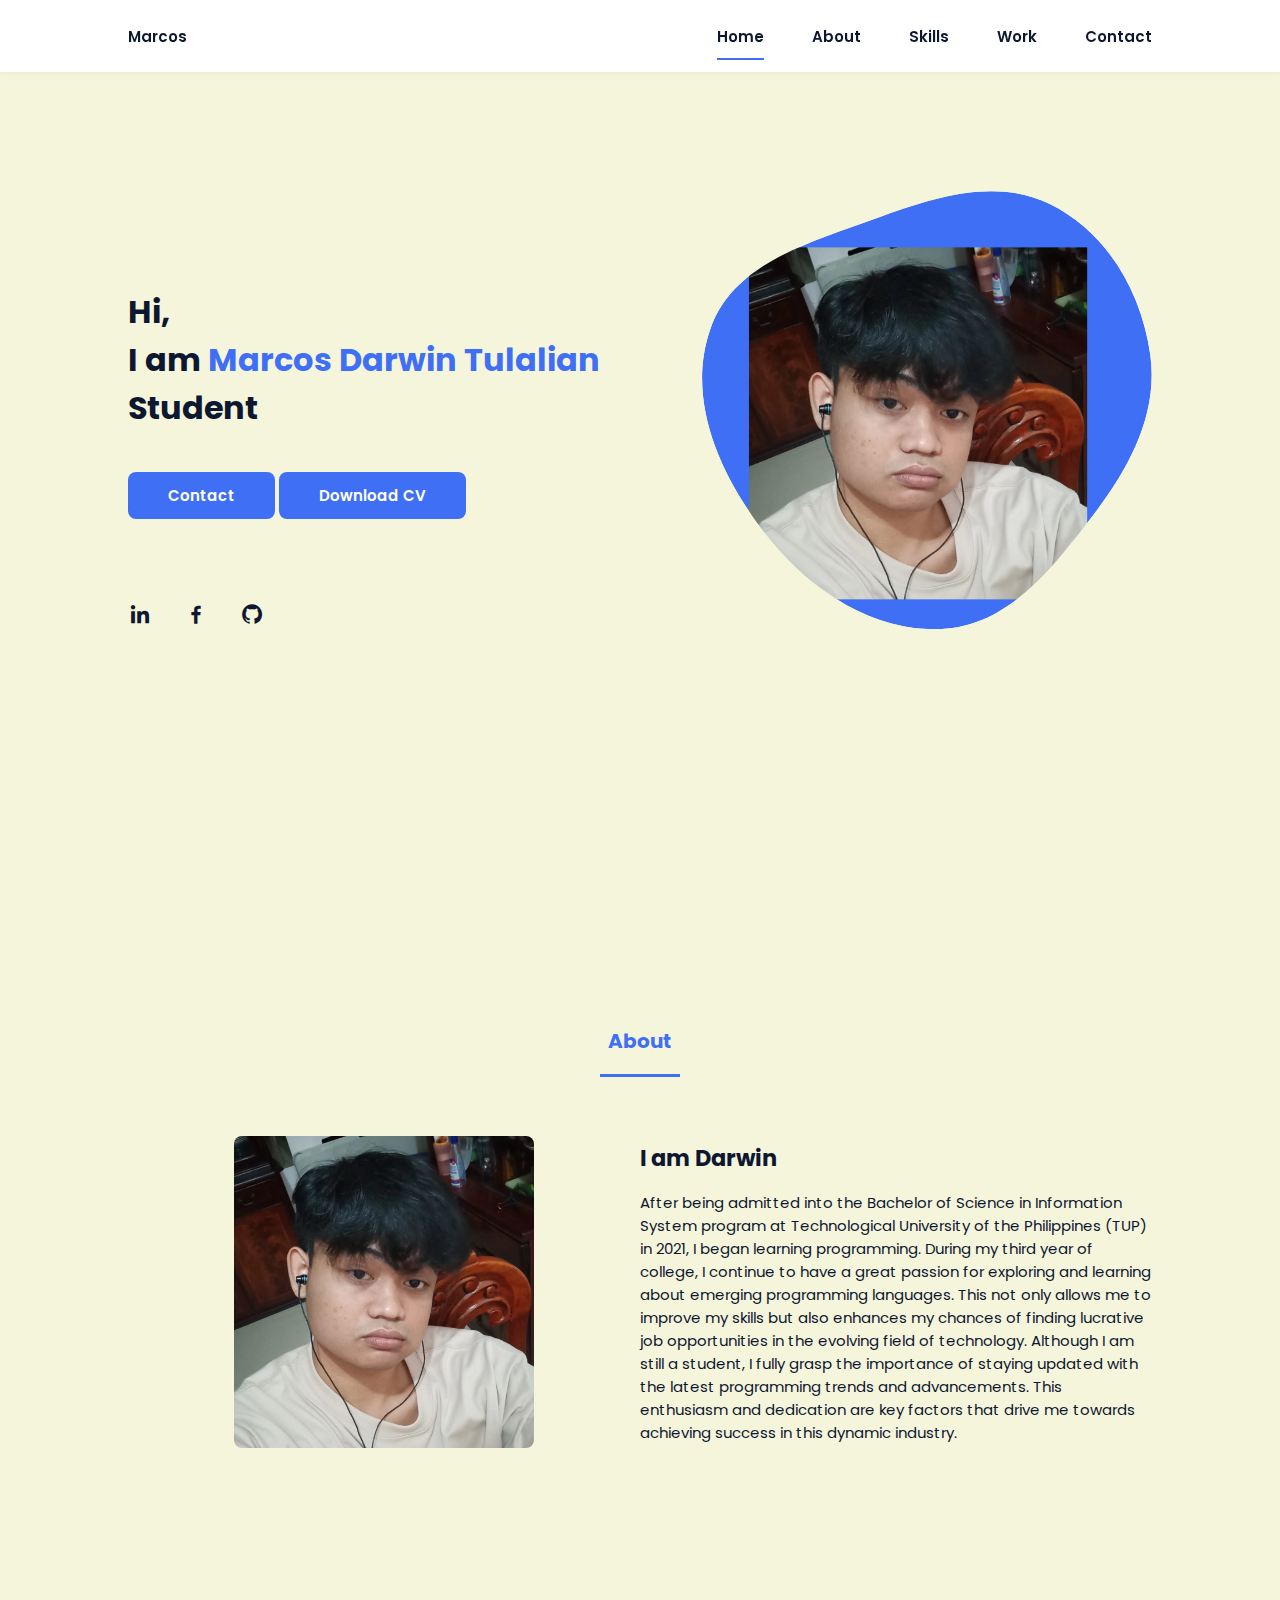
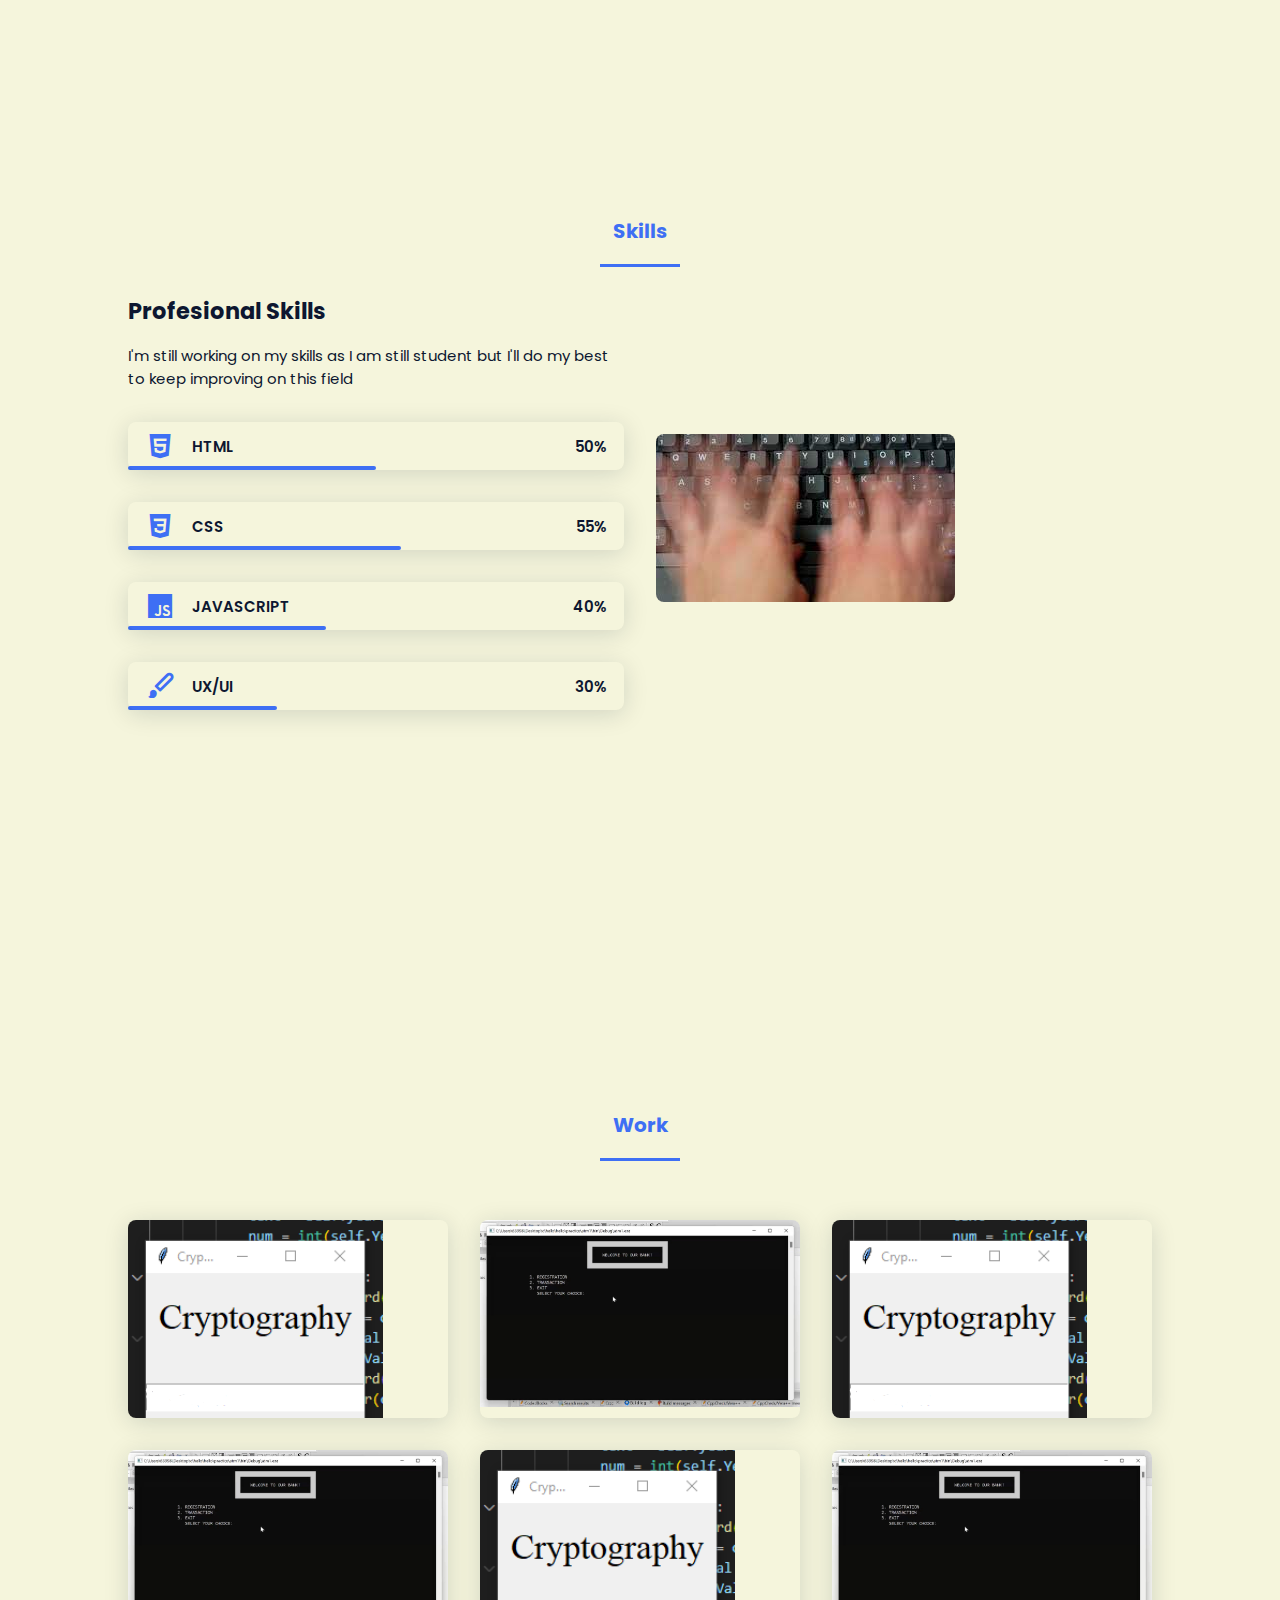
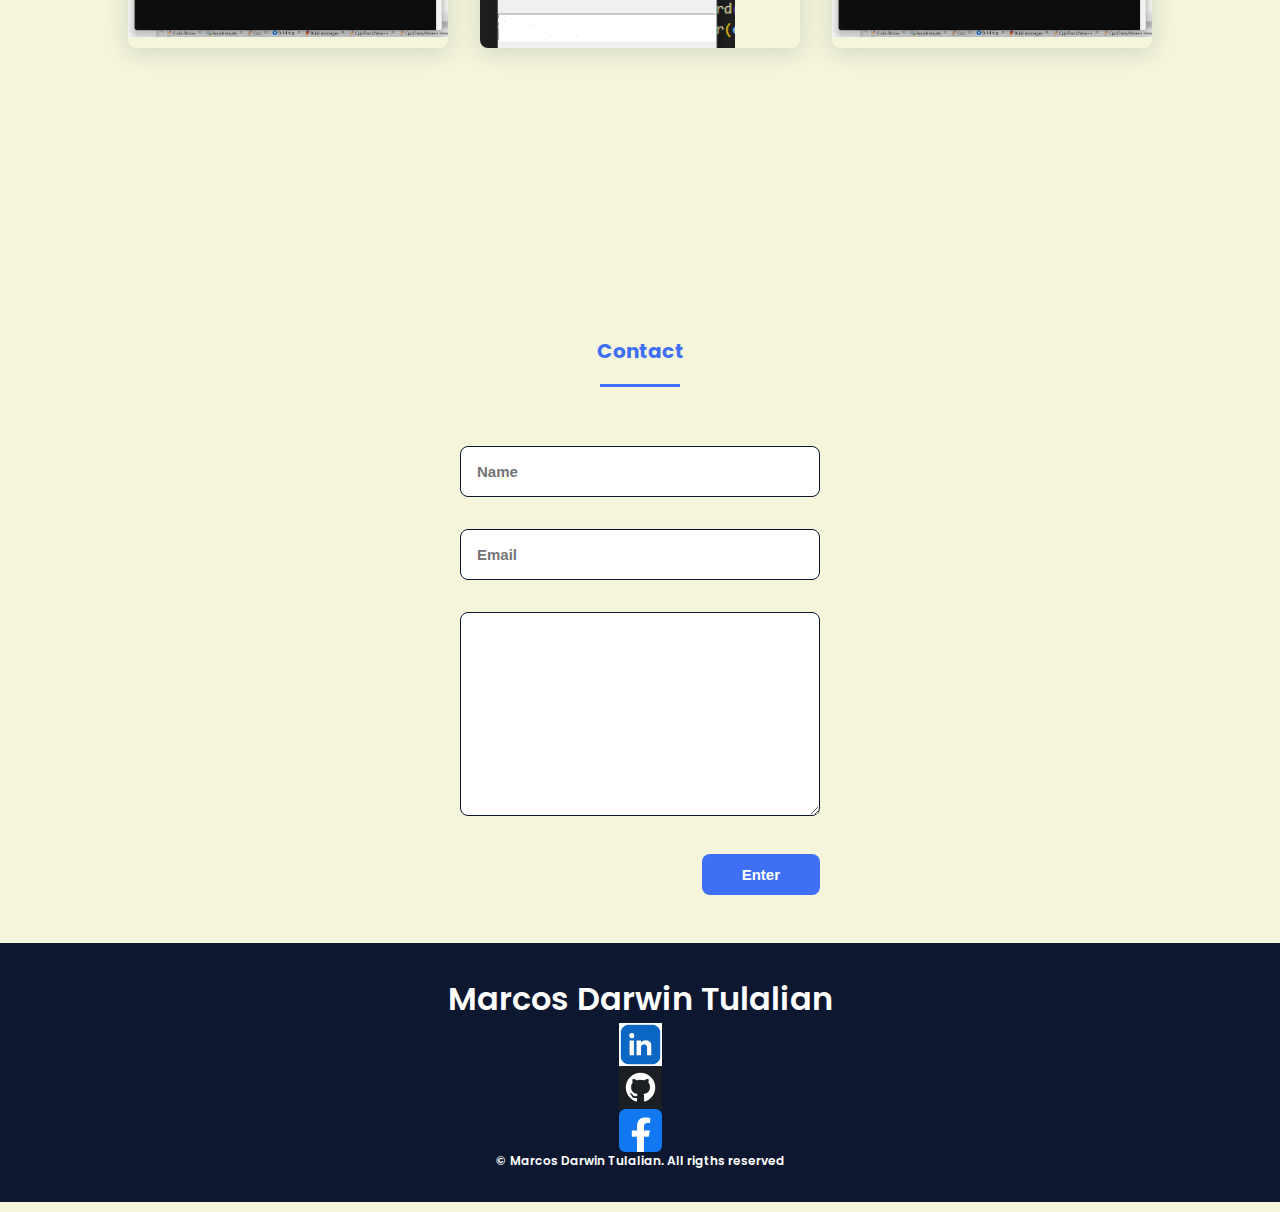
==== commit 5ec731ee: "ABOUT TEXT" ====
--- a/index.html
+++ b/index.html
@@ -71,11 +71,15 @@
                     </div>
                     
                     <div>
-                        <h2 class="about__subtitle">I am Marcos</h2>
+                        <h2 class="about__subtitle">I am Darwin</h2>
                         <p class="about__text">After being admitted into the Bachelor of Science in Information System 
                             program at Technological University of the Philippines (TUP) in 2021, 
-                            I began learning programming. I completed my chosen course of study at the University 
-                            after four years of study.</p>           
+                            I began learning programming. During my third year of college, 
+                            I continue to have a great passion for exploring and learning about emerging programming languages. 
+                            This not only allows me to improve my skills but also enhances my chances of finding lucrative job opportunities in the evolving field of technology. 
+                            Although I am still a student, I fully grasp the importance of staying updated with the latest programming trends and advancements. 
+                            This enthusiasm and dedication are key factors that drive me towards achieving success in this dynamic industry.
+                        </p>           
                     </div>                                   
                 </div>
             </section>
@@ -172,7 +176,7 @@
                 <h2 class="section-title">Contact</h2>
 
                 <div class="contact__container bd-grid">
-                    <form action="" class="contact__form">
+                    <form action="mailto: marcostuls84@gmail.com" class="contact__form">
                         <input type="text" placeholder="Name" class="contact__input">
                         <input type="mail" placeholder="Email" class="contact__input">
                         <textarea name="" id="" cols="0" rows="10" class="contact__input"></textarea>
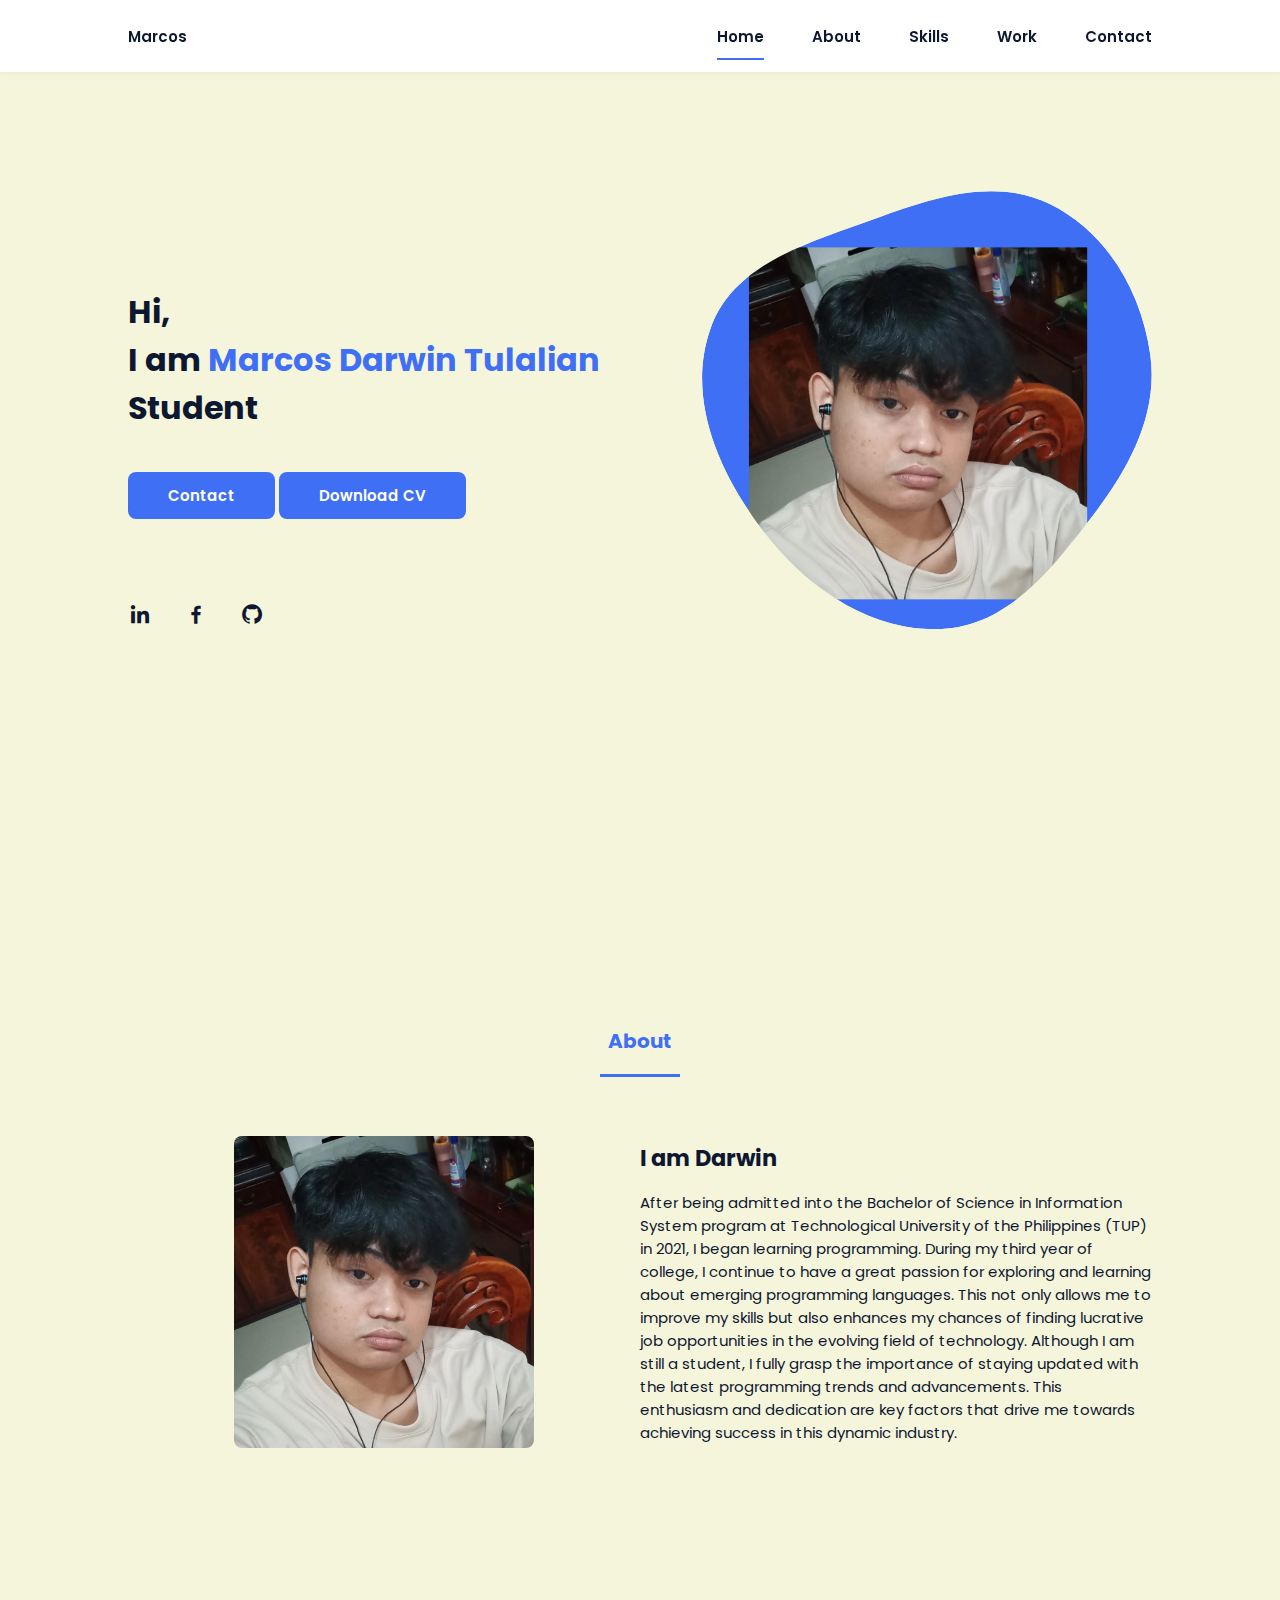
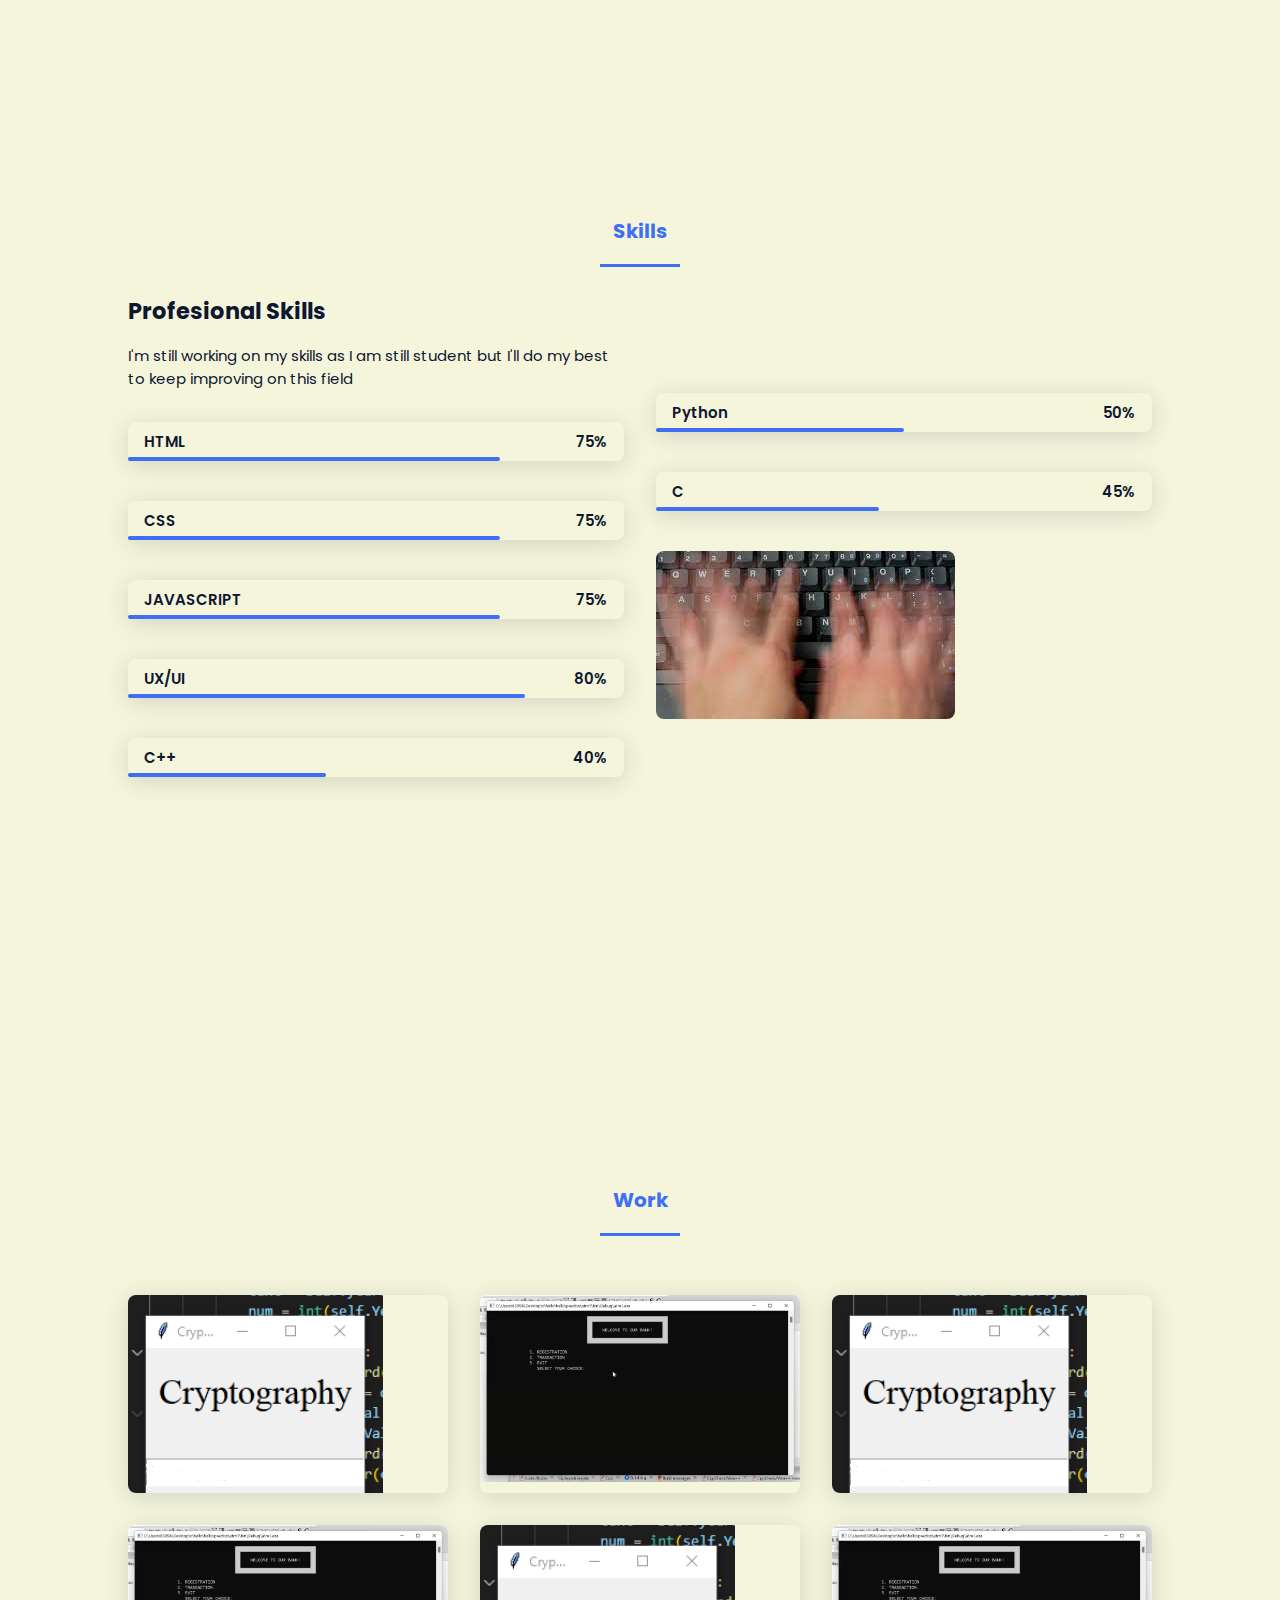
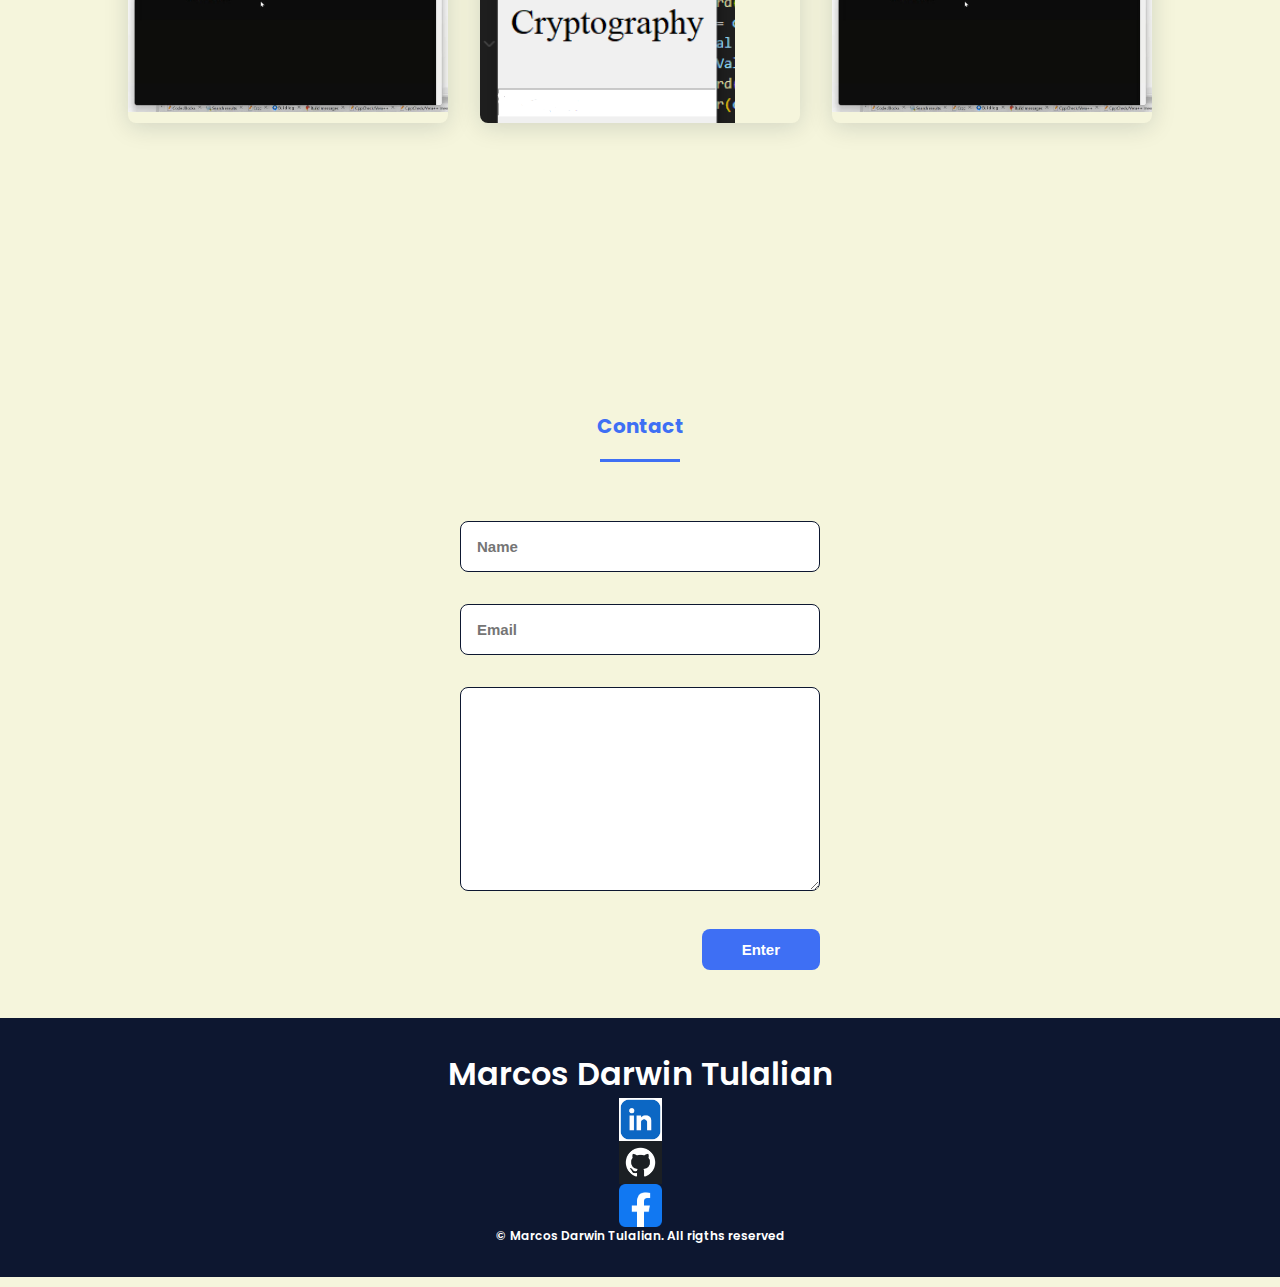
==== commit dcb7ecac: "changed" ====
--- a/index.html
+++ b/index.html
@@ -93,55 +93,83 @@
                         <p class="skills__text">I'm still working on my skills as I am still student but I'll do my best to keep improving on this field</p>
                         <div class="skills__data">
                             <div class="skills__names">
-                                <i class='bx bxl-html5 skills__icon'></i>
                                 <span class="skills__name">HTML</span>
                             </div>
                             <div class="skills__bar skills__html">
 
                             </div>
                             <div>
-                                <span class="skills__percentage">50%</span>
-                            </div>
-                        </div>
-                        <div class="skills__data">
-                            <div class="skills__names">
-                                <i class='bx bxl-css3 skills__icon'></i>
+                                <span class="skills__percentage">75%</span>
+                            </div>
+                        </div>
+                        <div class="skills__data">
+                            <div class="skills__names">
                                 <span class="skills__name">CSS</span>
                             </div>
                             <div class="skills__bar skills__css">
                                 
                             </div>
                             <div>
-                                <span class="skills__percentage">55%</span>
-                            </div>
-                        </div>
-                        <div class="skills__data">
-                            <div class="skills__names">
-                                <i class='bx bxl-javascript skills__icon' ></i>
+                                <span class="skills__percentage">75%</span>
+                            </div>
+                        </div>
+                        <div class="skills__data">
+                            <div class="skills__names">
                                 <span class="skills__name">JAVASCRIPT</span>
                             </div>
                             <div class="skills__bar skills__js">
                                 
                             </div>
                             <div>
-                                <span class="skills__percentage">40%</span>
-                            </div>
-                        </div>
-                        <div class="skills__data">
-                            <div class="skills__names">
-                                <i class='bx bxs-paint skills__icon'></i>
+                                <span class="skills__percentage">75%</span>
+                            </div>
+                        </div>
+                        <div class="skills__data">
+                            <div class="skills__names">
                                 <span class="skills__name">UX/UI</span>
                             </div>
                             <div class="skills__bar skills__ux">
                                 
                             </div>
                             <div>
-                                <span class="skills__percentage">30%</span>
+                                <span class="skills__percentage">80%</span>
+                            </div>
+                        </div>
+                        <div class="skills__data">
+                            <div class="skills__names">
+                                <span class="skills__name">C++</span>
+                            </div>
+                            <div class="skills__bar skills__c-plus">
+
+                            </div>
+                            <div>
+                                <span class="skills__percentage">40%</span>
                             </div>
                         </div>
                     </div>
-                    
-                    <div>              
+                    <div>          
+                        <div class="skills__data">
+                            <div class="skills__names">
+                                <span class="skills__name">Python</span>
+                            </div>
+                            <div class="skills__bar skills__python">
+
+                            </div>
+                            <div>
+                                <span class="skills__percentage">50%</span>
+                            </div>
+                        </div>
+                        <div class="skills__data">
+                            <div class="skills__names">
+                                <span class="skills__name">C</span>
+                            </div>
+                            <div class="skills__bar skills__C">
+
+                            </div>
+                            <div>
+                                <span class="skills__percentage">45%</span>
+                            </div>
+                        </div>    
                         <img src="./asset/typingmaster.jpg" alt="" class="skills__img">
                     </div>
                 </div>
--- a/style.css
+++ b/style.css
@@ -263,16 +263,11 @@
   position: relative;
   font-weight: var(--font-semi);
   padding: .5rem 1rem;
-  margin-bottom: var(--mb-4);
+  margin-bottom: var(--mb-5);
   border-radius: .5rem;
   box-shadow: 0px 4px 25px rgba(14, 36, 49, 0.15);
 }
 
-.skills__icon {
-  font-size: 2rem;
-  margin-right: var(--mb-2);
-  color: var(--first-color);
-}
 
 .skills__names {
   display: flex;
@@ -290,19 +285,31 @@
 }
 
 .skills__html {
+  width: 75%;
+}
+
+.skills__css {
+  width: 75%;
+}
+
+.skills__js {
+  width: 75%;
+}
+
+.skills__c-plus{
+width: 40%;
+}
+
+.skills__python{
   width: 50%;
-}
-
-.skills__css {
-  width: 55%;
-}
-
-.skills__js {
-  width: 40%;
-}
+  }
 
 .skills__ux {
-  width: 30%;
+  width: 80%;
+}
+
+.skills__C {
+  width: 45%;
 }
 
 .skills__img {
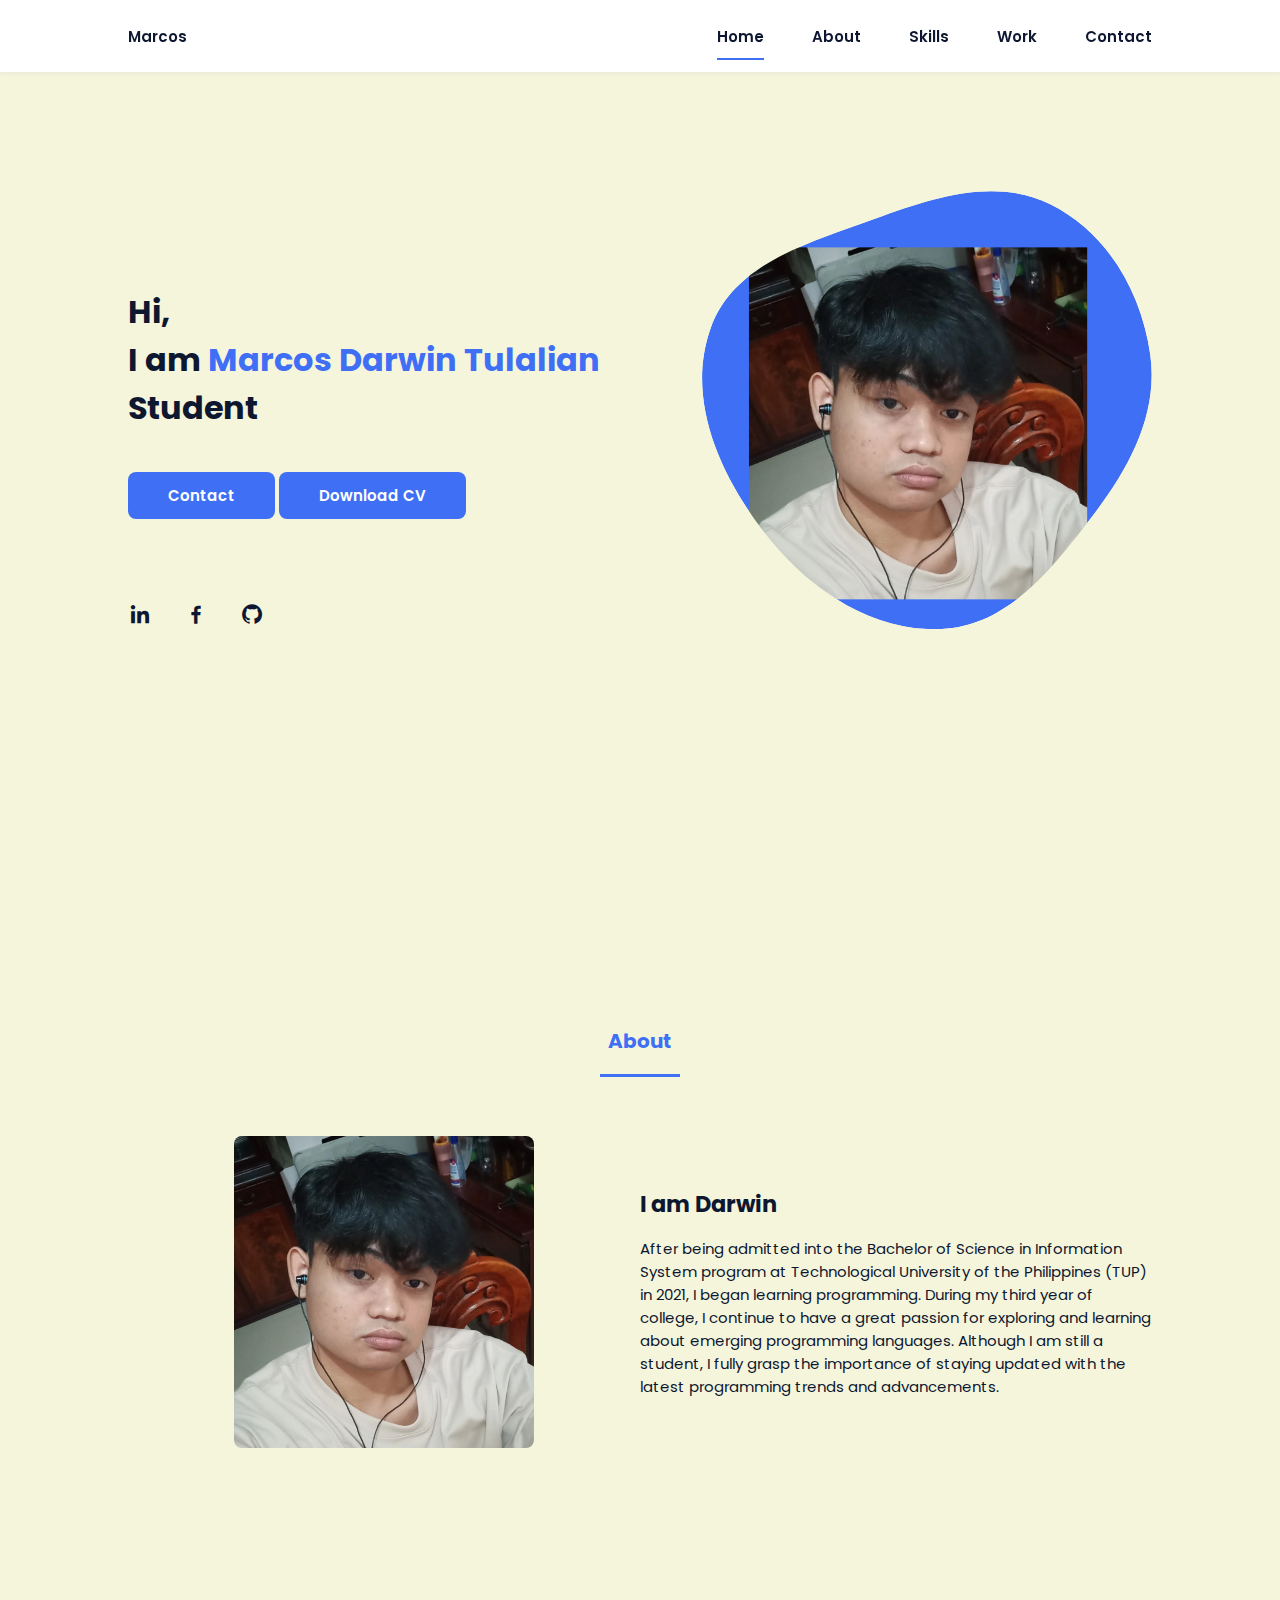
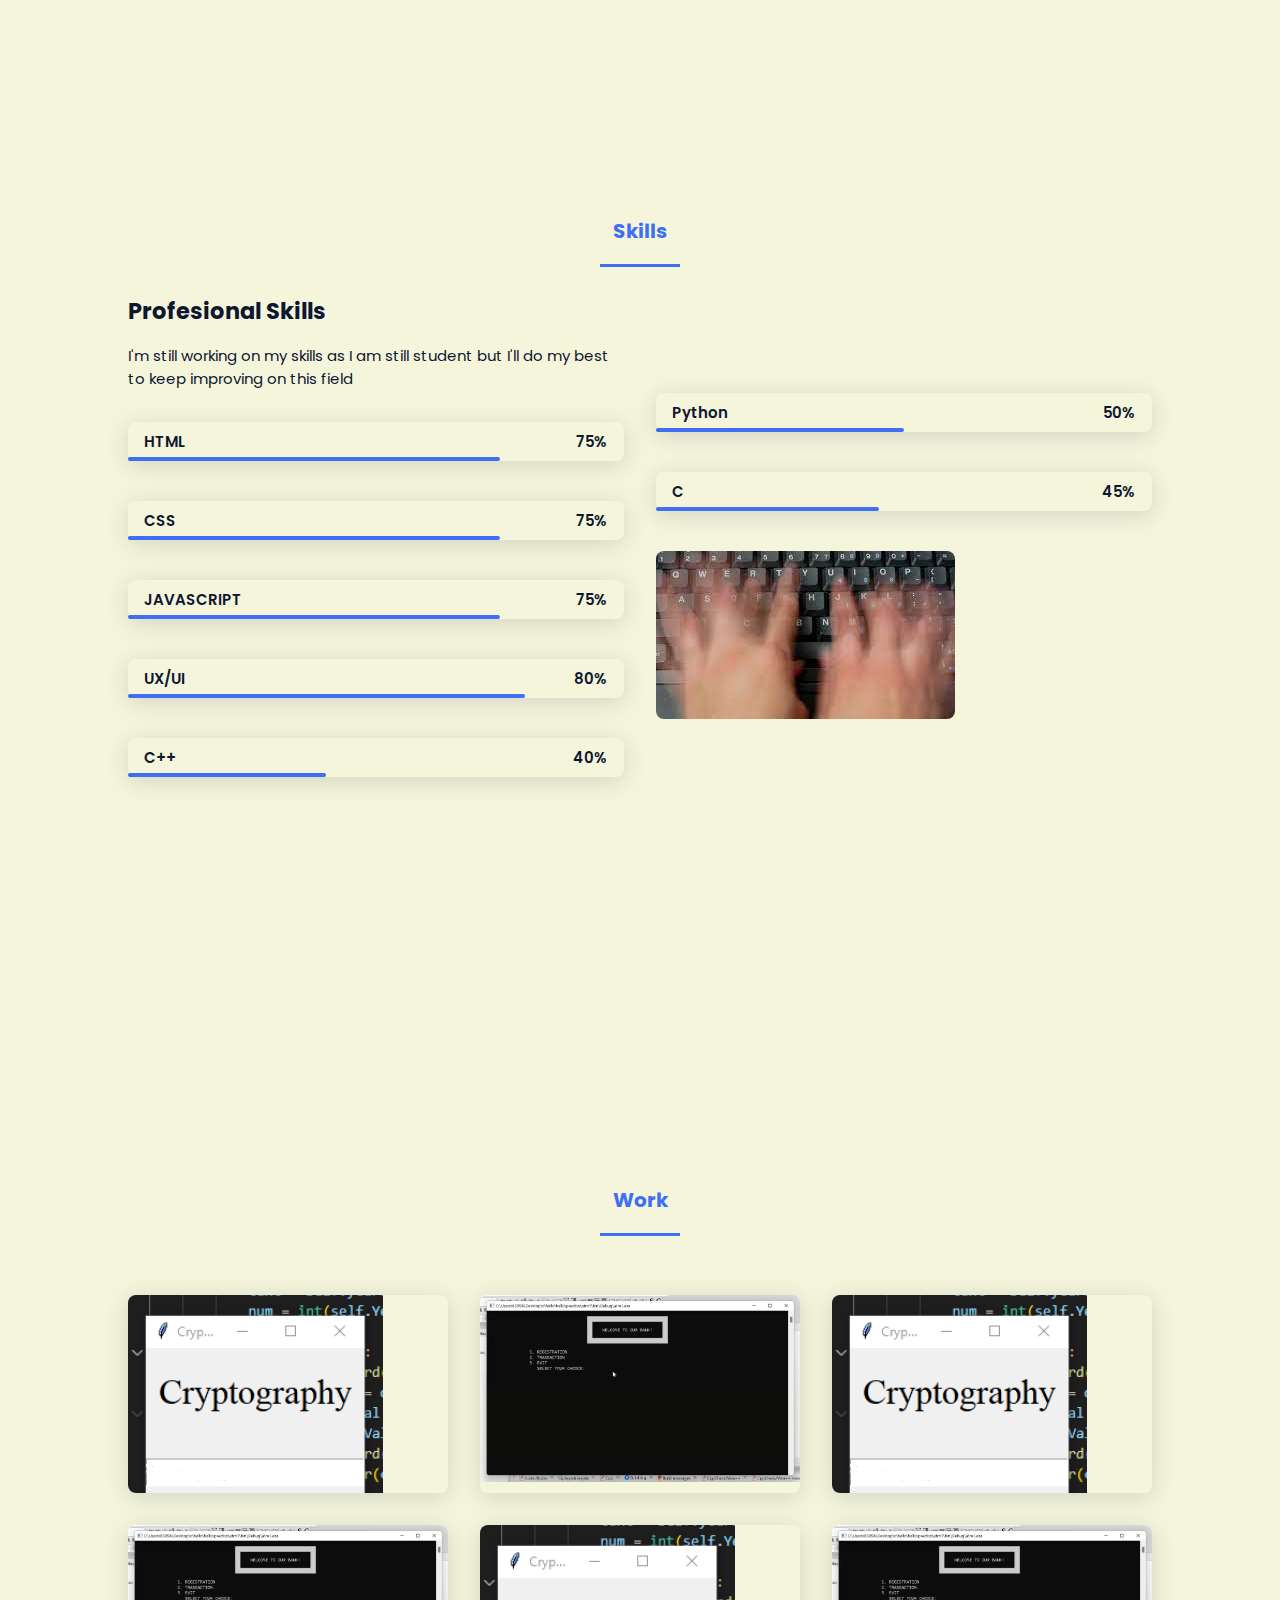
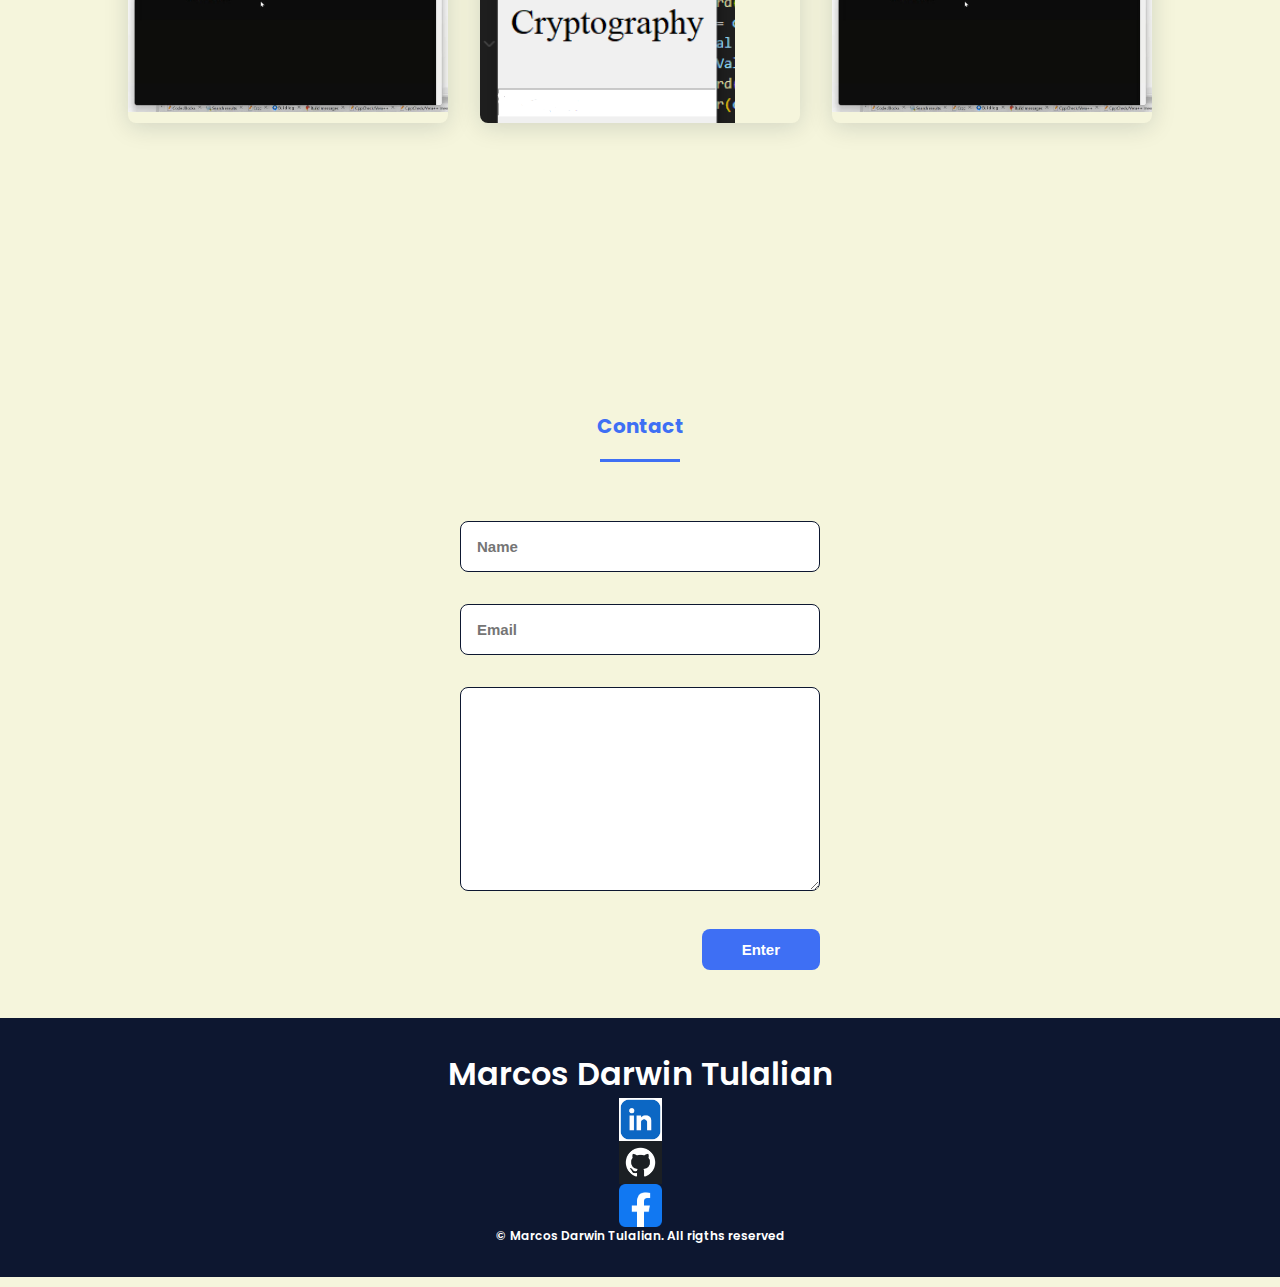
==== commit 793cb05f: "about text" ====
--- a/index.html
+++ b/index.html
@@ -72,13 +72,9 @@
                     
                     <div>
                         <h2 class="about__subtitle">I am Darwin</h2>
-                        <p class="about__text">After being admitted into the Bachelor of Science in Information System 
-                            program at Technological University of the Philippines (TUP) in 2021, 
-                            I began learning programming. During my third year of college, 
-                            I continue to have a great passion for exploring and learning about emerging programming languages. 
-                            This not only allows me to improve my skills but also enhances my chances of finding lucrative job opportunities in the evolving field of technology. 
-                            Although I am still a student, I fully grasp the importance of staying updated with the latest programming trends and advancements. 
-                            This enthusiasm and dedication are key factors that drive me towards achieving success in this dynamic industry.
+                        <p class="about__text">After being admitted into the Bachelor of Science in Information System program at Technological University of the Philippines (TUP) in 2021, 
+                            I began learning programming. During my third year of college, I continue to have a great passion for exploring and learning about emerging programming languages. 
+                            Although I am still a student, I fully grasp the importance of staying updated with the latest programming trends and advancements.
                         </p>           
                     </div>                                   
                 </div>
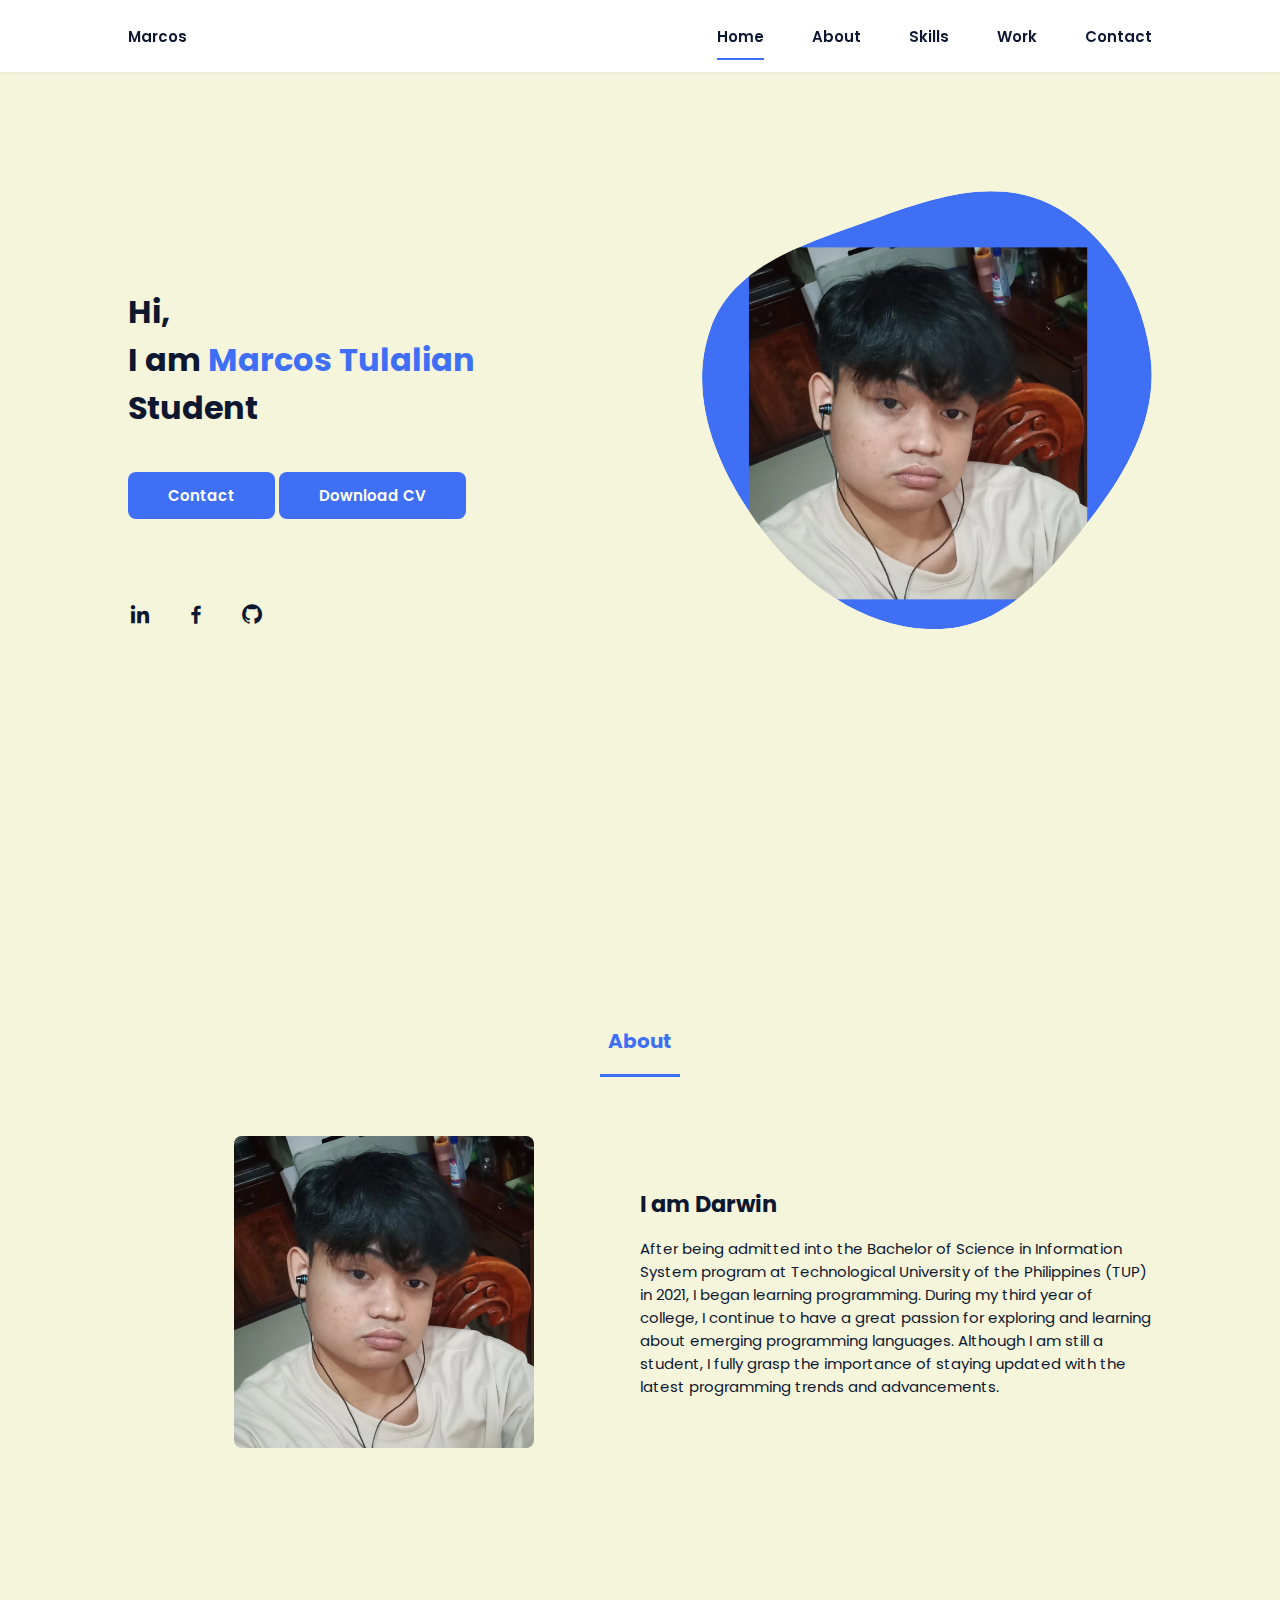
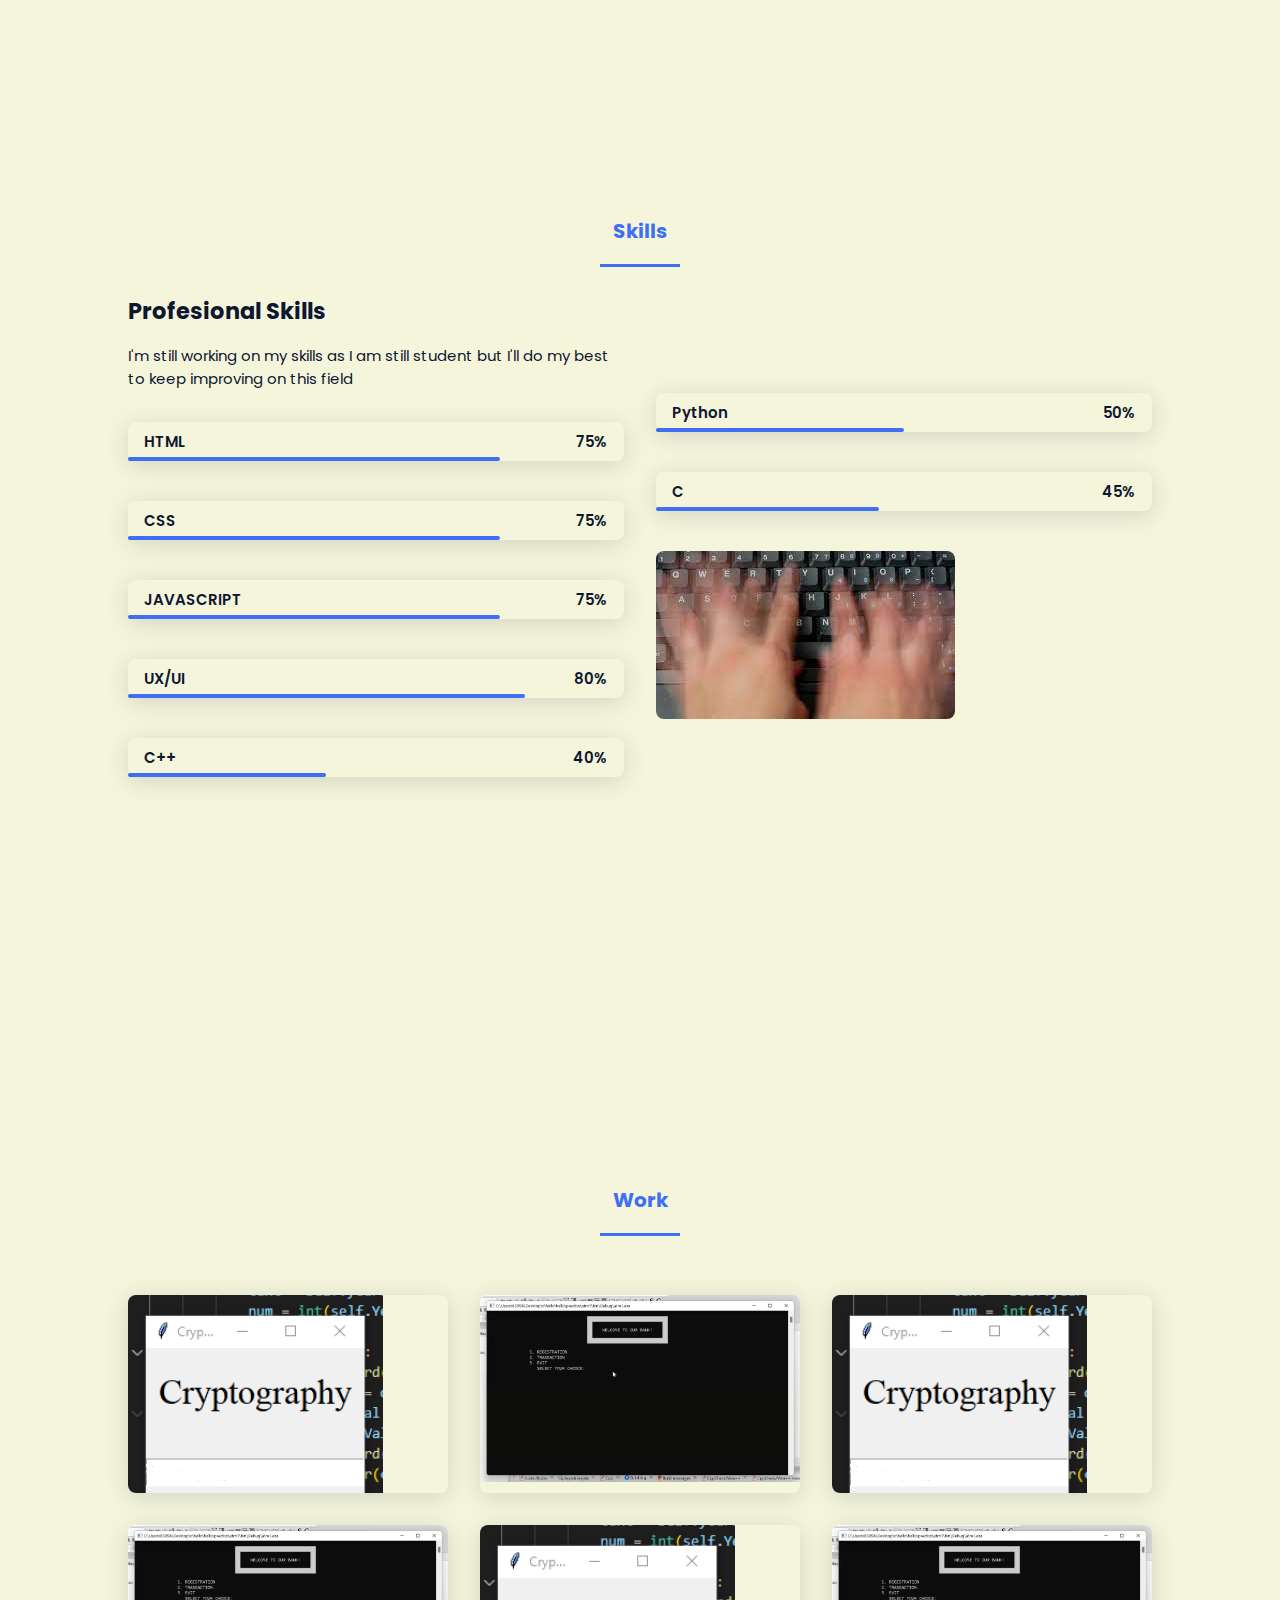
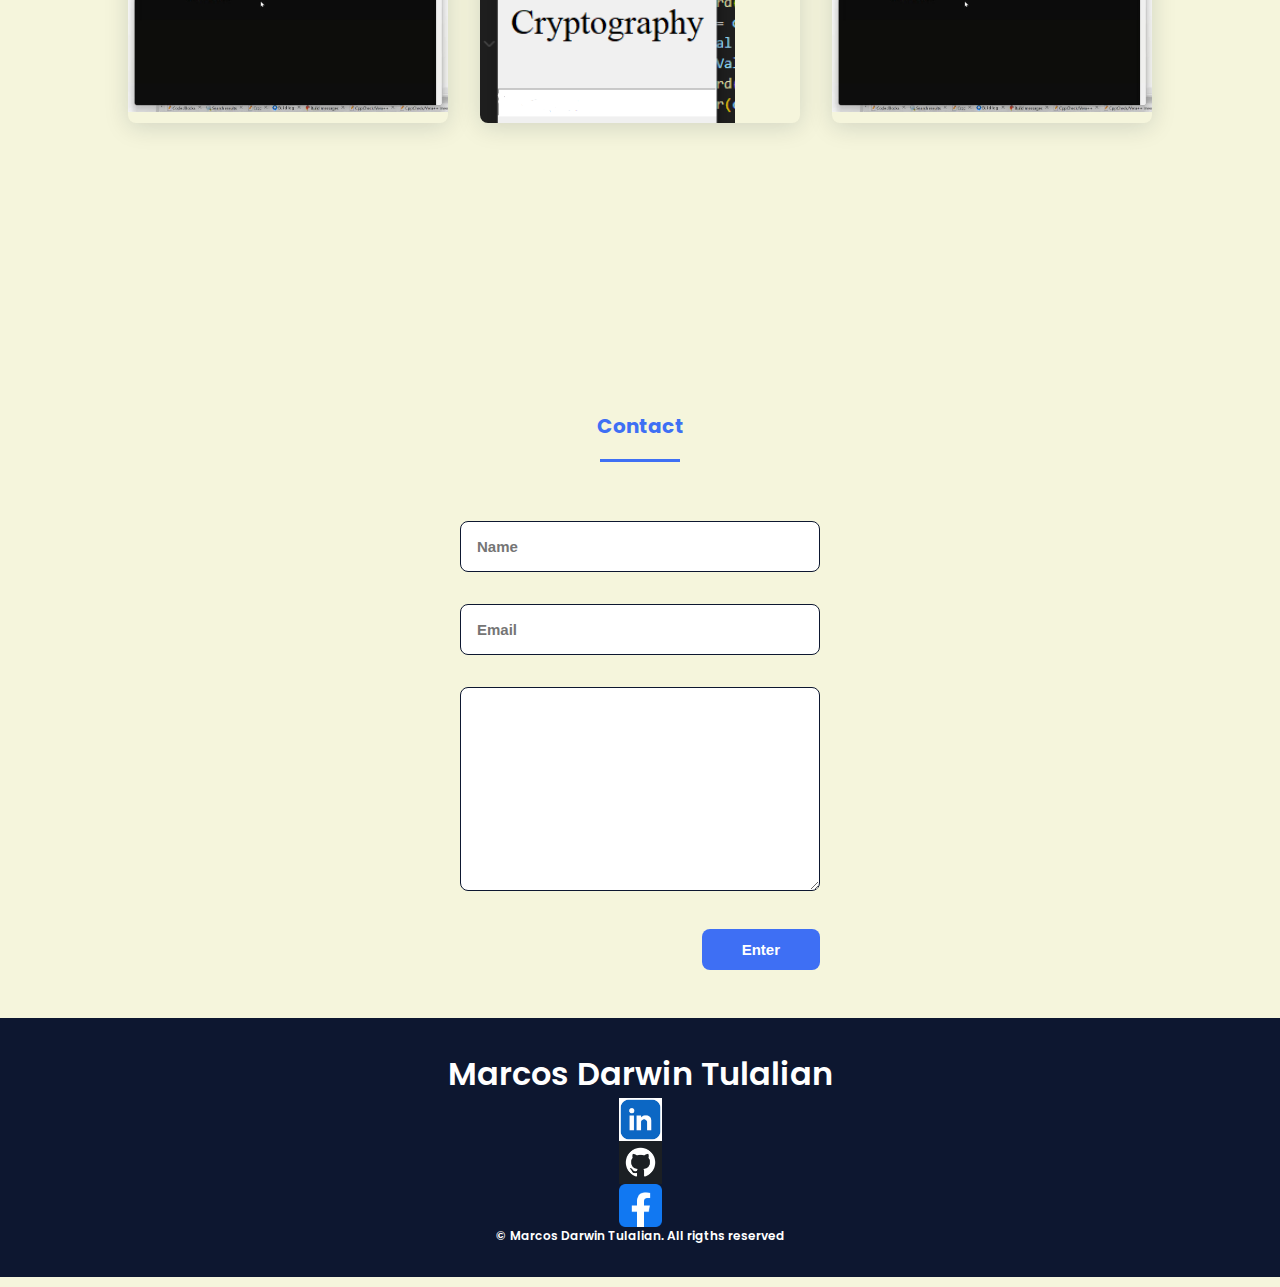
==== commit f830289b: "naem" ====
--- a/index.html
+++ b/index.html
@@ -37,7 +37,7 @@
         <main class="l-main">
             <section class="home bd-grid" id="home">
                 <div class="home__data">
-                    <h1 class="home__title">Hi,<br>I am <span class="home__title-color">Marcos Darwin Tulalian</span><br> Student</h1>
+                    <h1 class="home__title">Hi,<br>I am <span class="home__title-color">Marcos Tulalian</span><br> Student</h1>
 
                     <a href="#contact" class="button">Contact</a>
                     <a href="./asset/CVTulalian.pdf" class="button">Download CV</a>
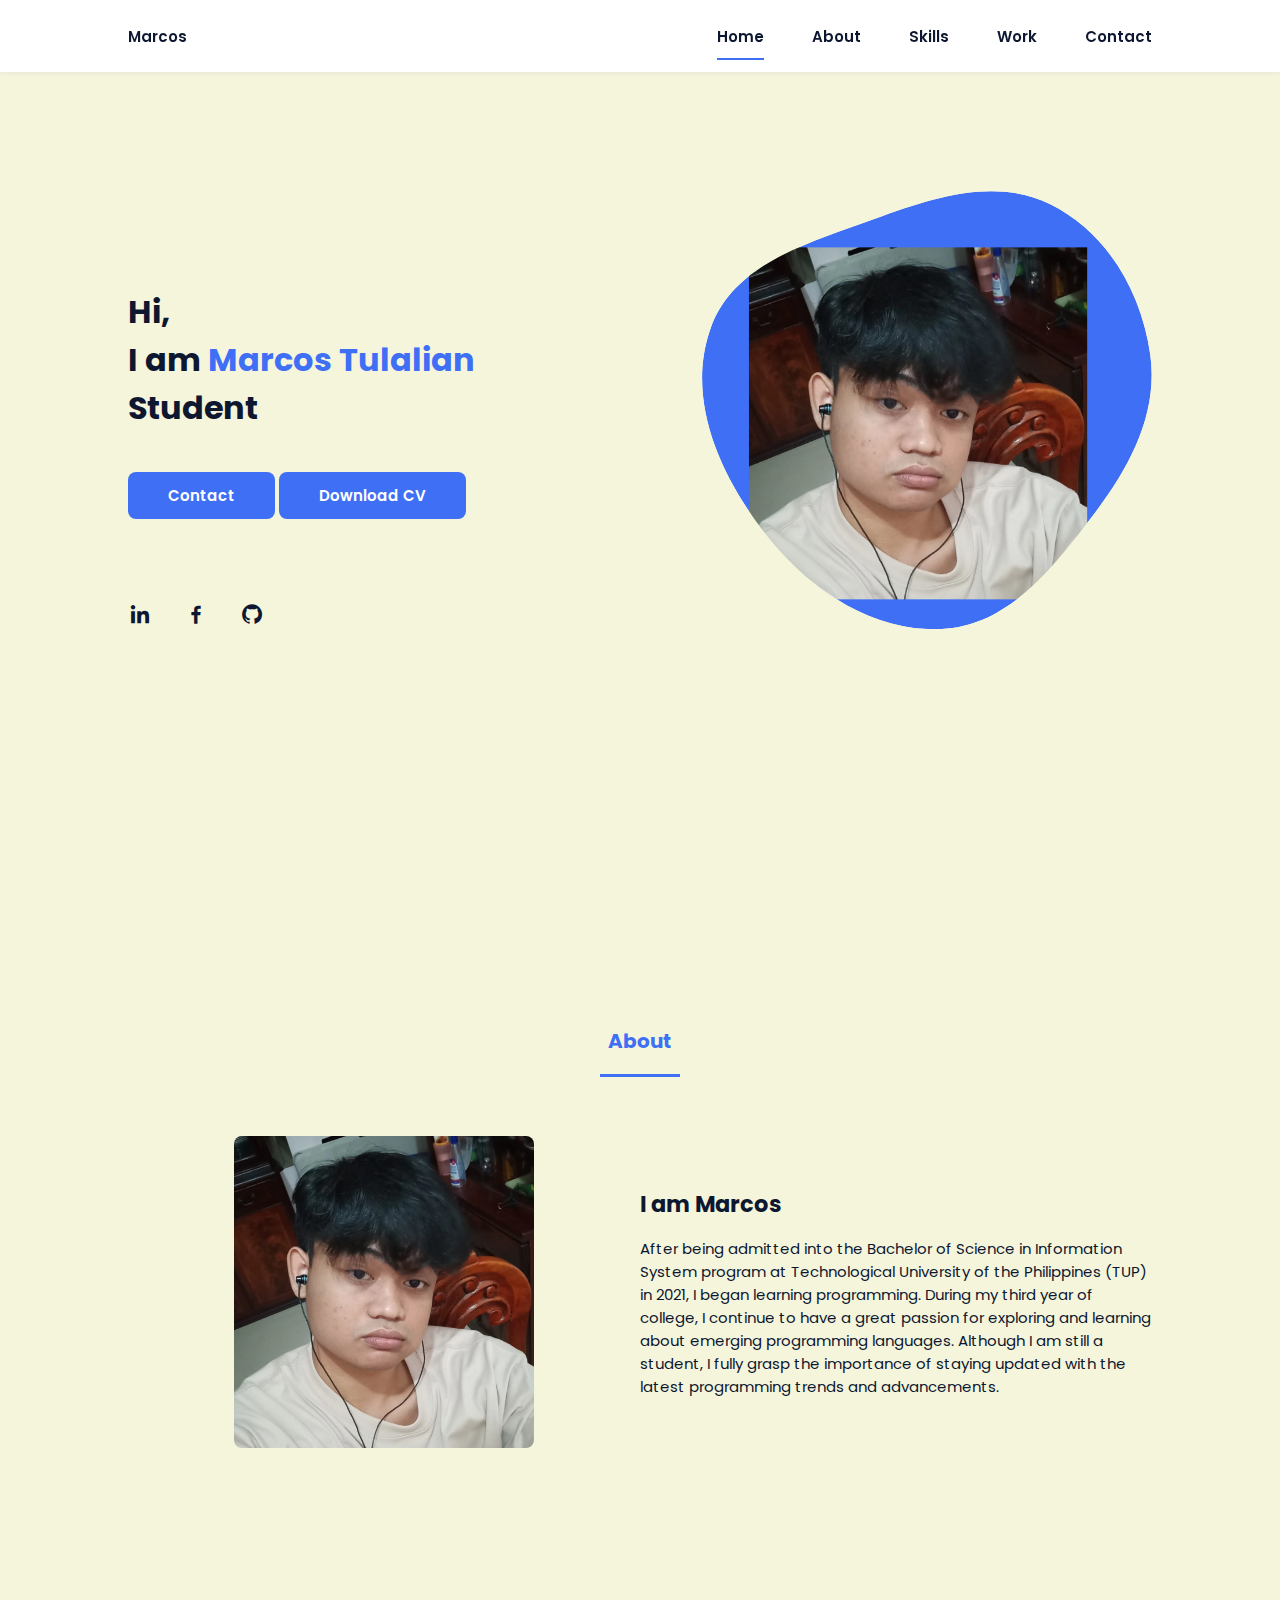
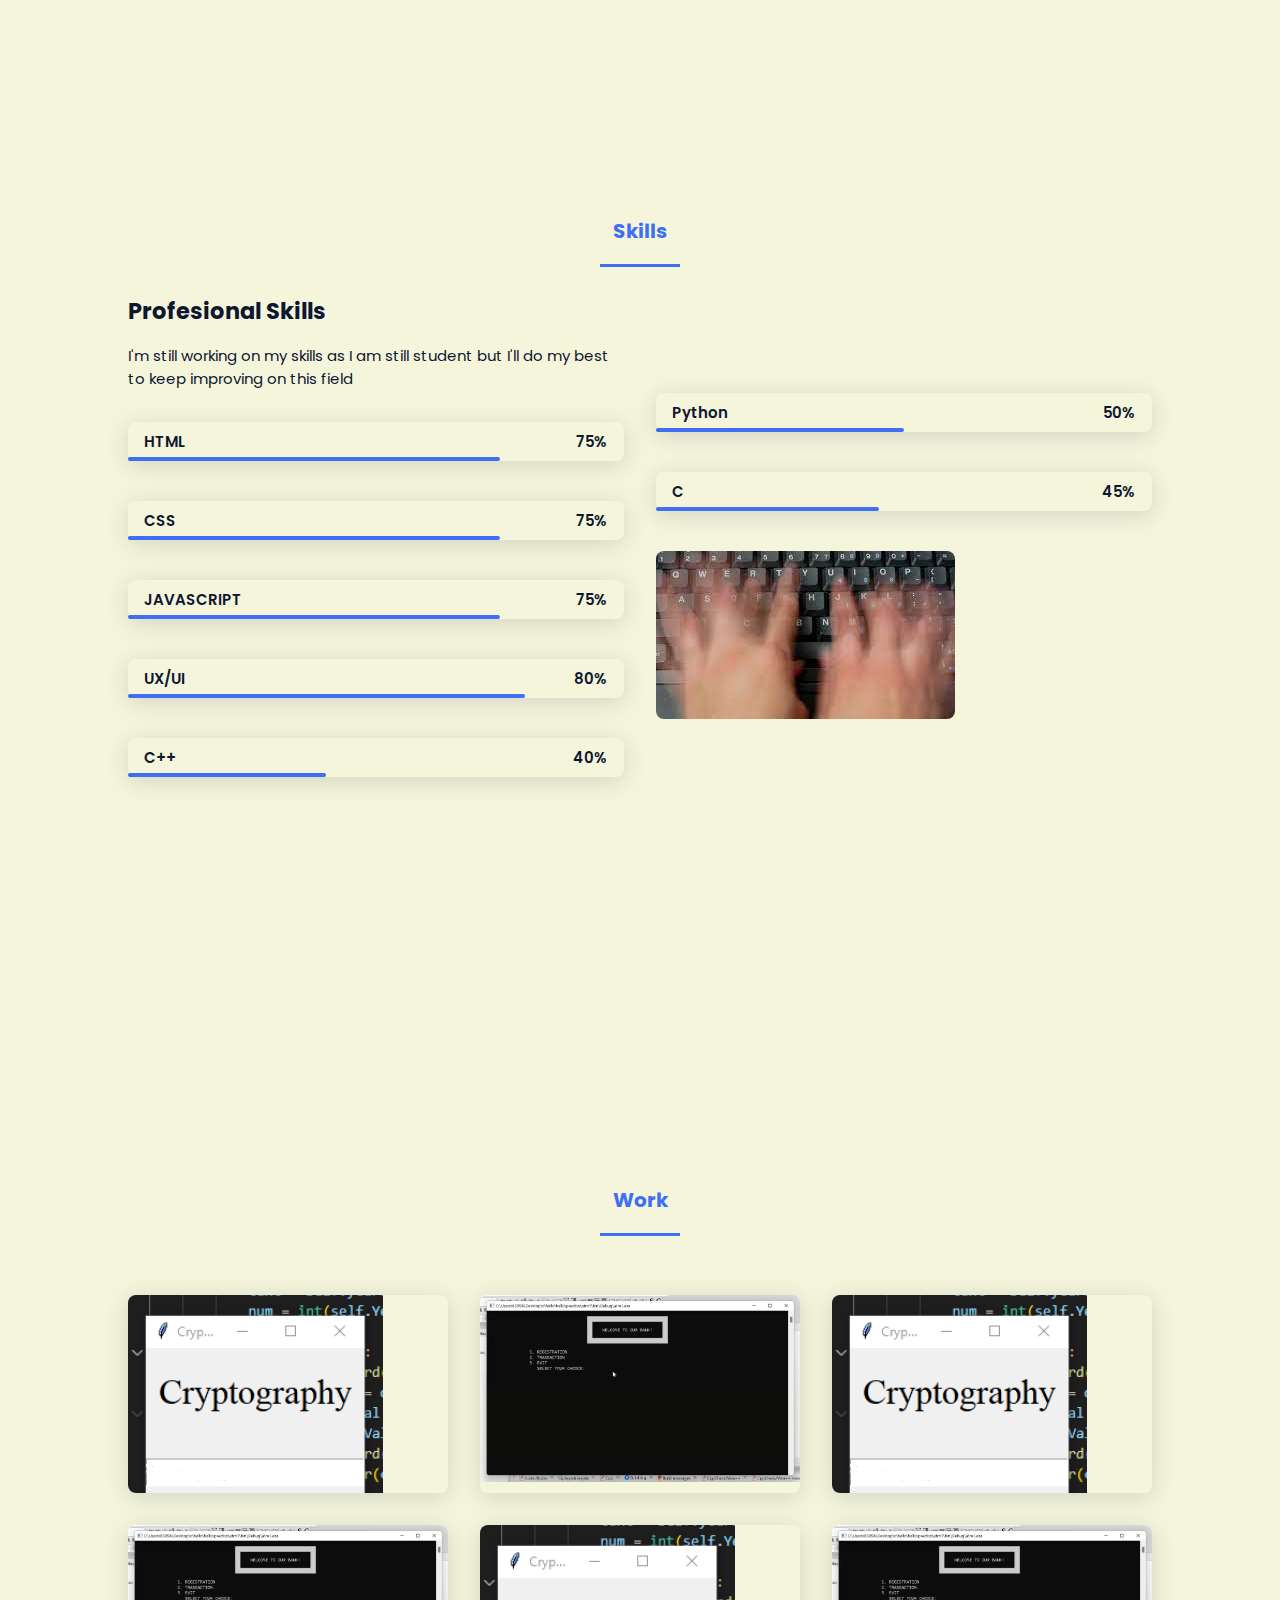
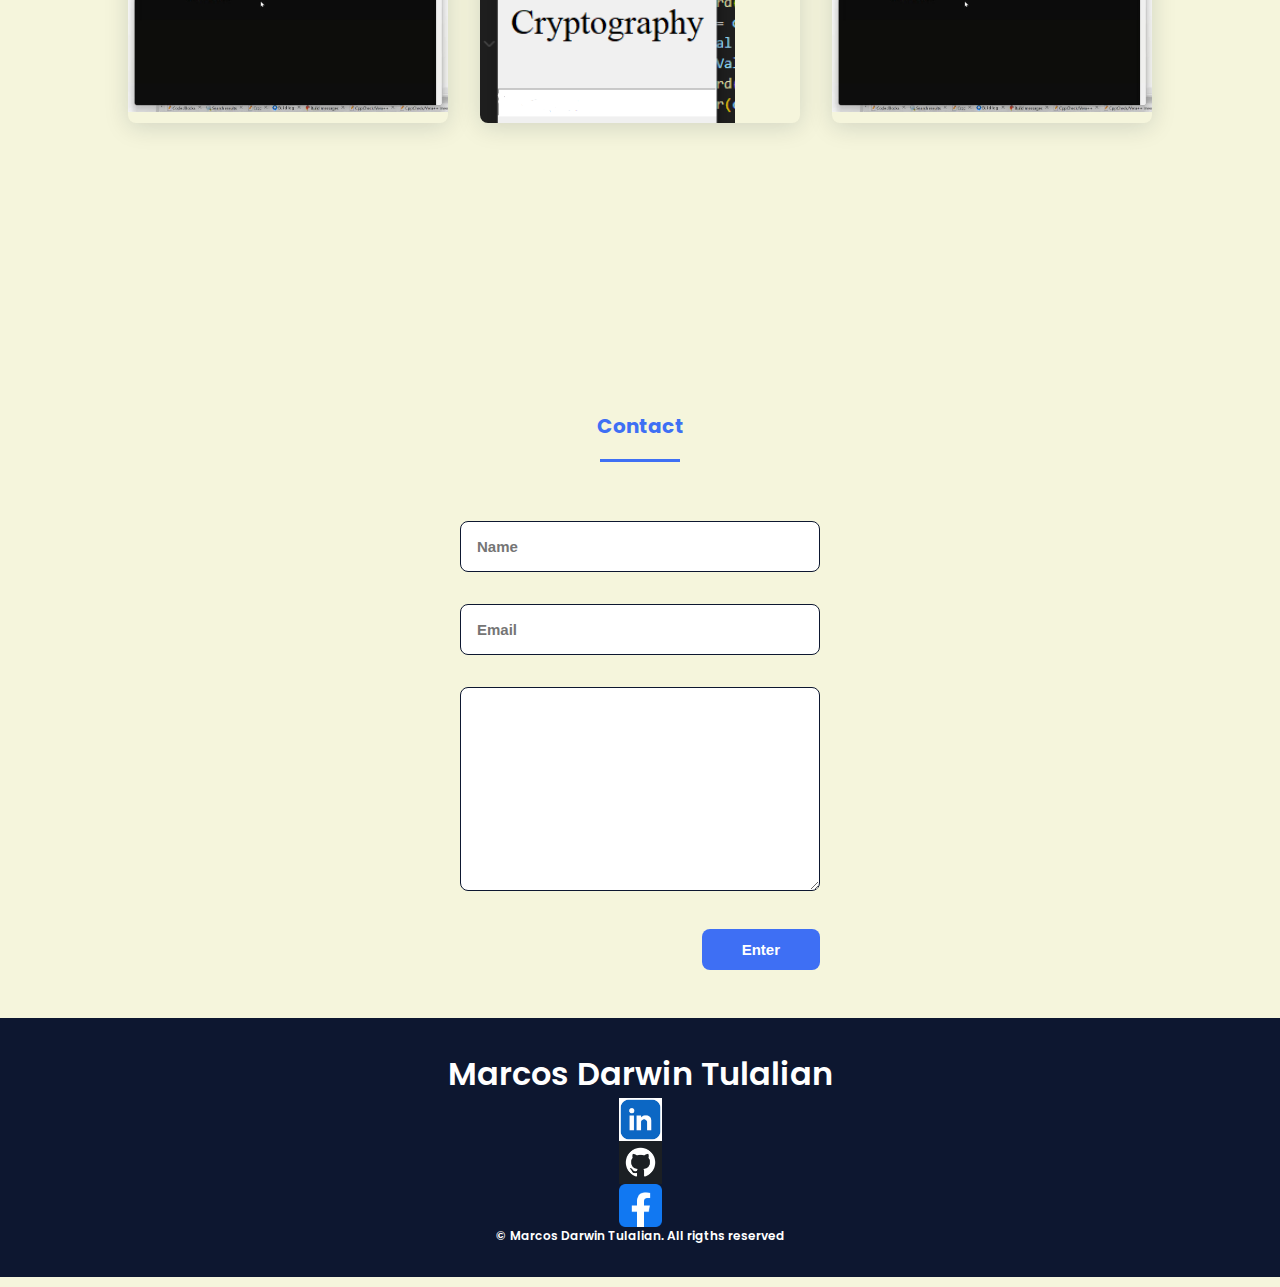
==== commit f0446bdc: "name" ====
--- a/index.html
+++ b/index.html
@@ -71,7 +71,7 @@
                     </div>
                     
                     <div>
-                        <h2 class="about__subtitle">I am Darwin</h2>
+                        <h2 class="about__subtitle">I am Marcos</h2>
                         <p class="about__text">After being admitted into the Bachelor of Science in Information System program at Technological University of the Philippines (TUP) in 2021, 
                             I began learning programming. During my third year of college, I continue to have a great passion for exploring and learning about emerging programming languages. 
                             Although I am still a student, I fully grasp the importance of staying updated with the latest programming trends and advancements.
